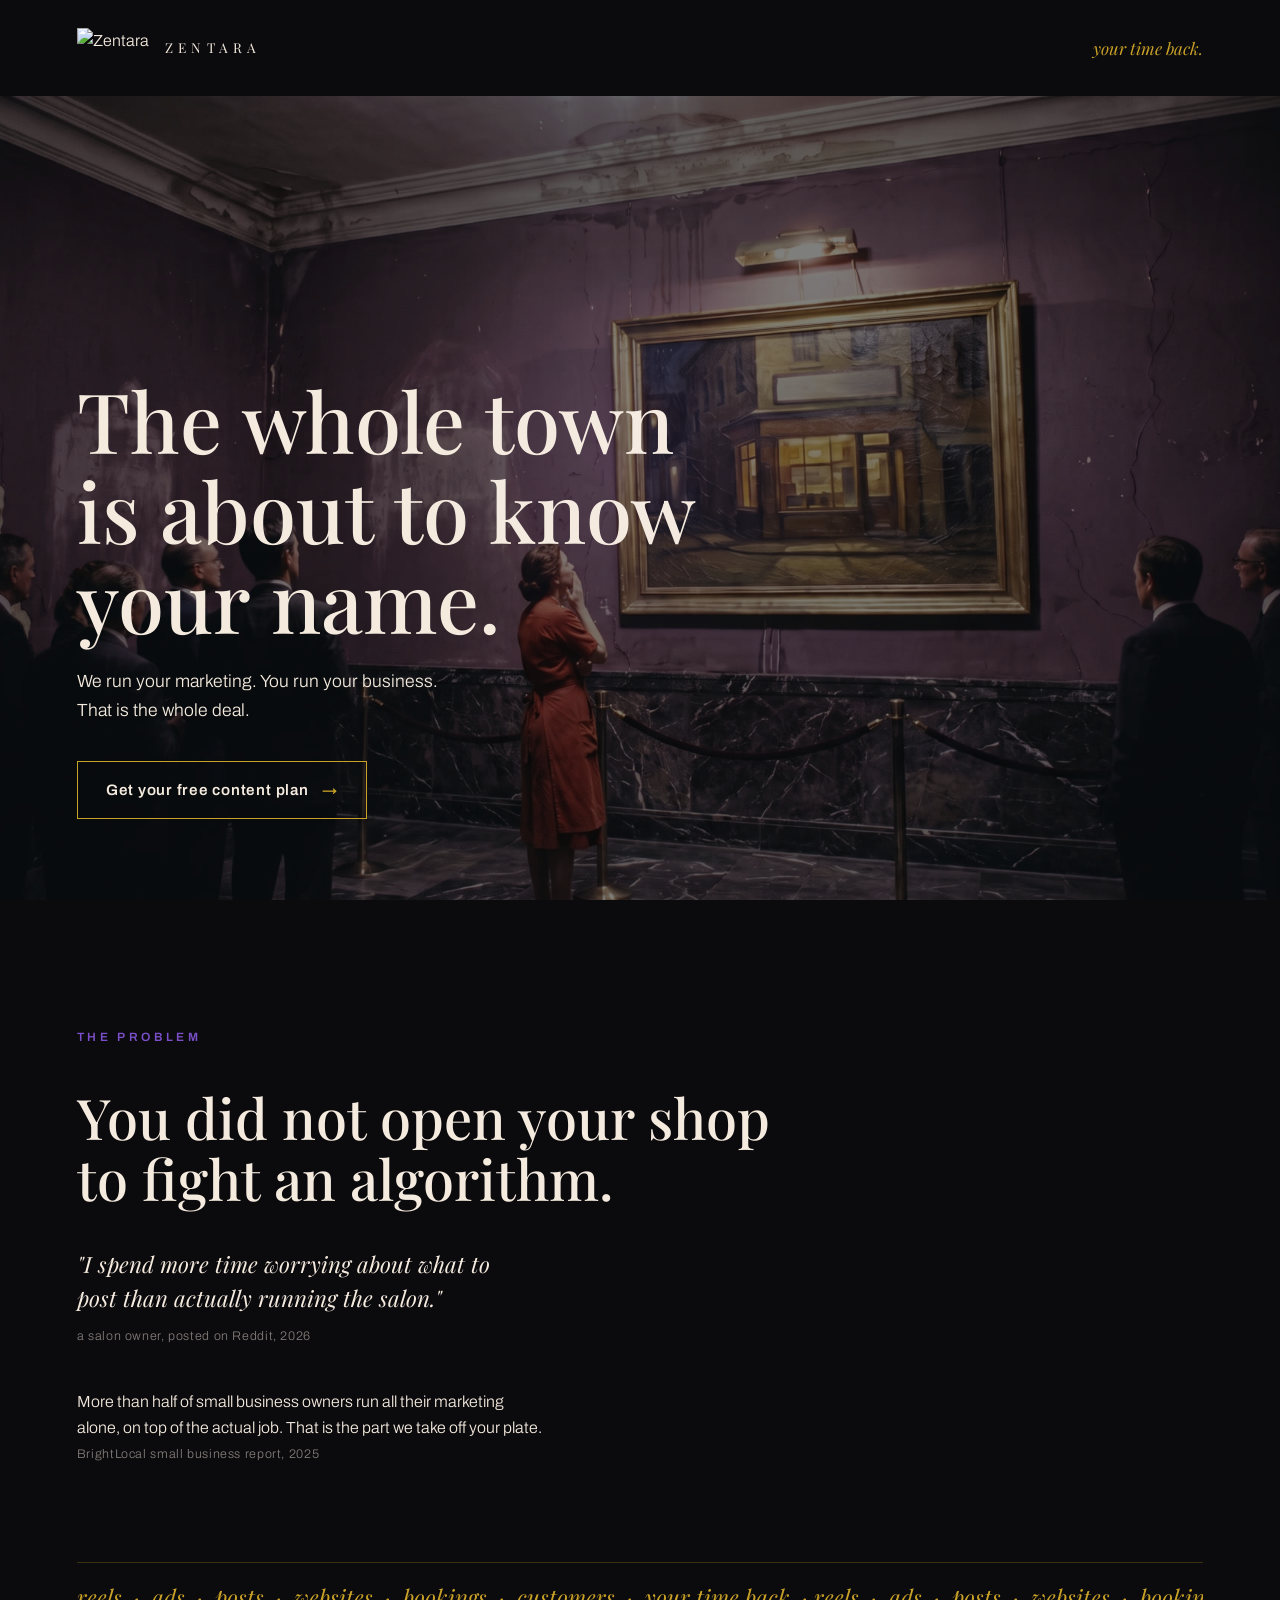
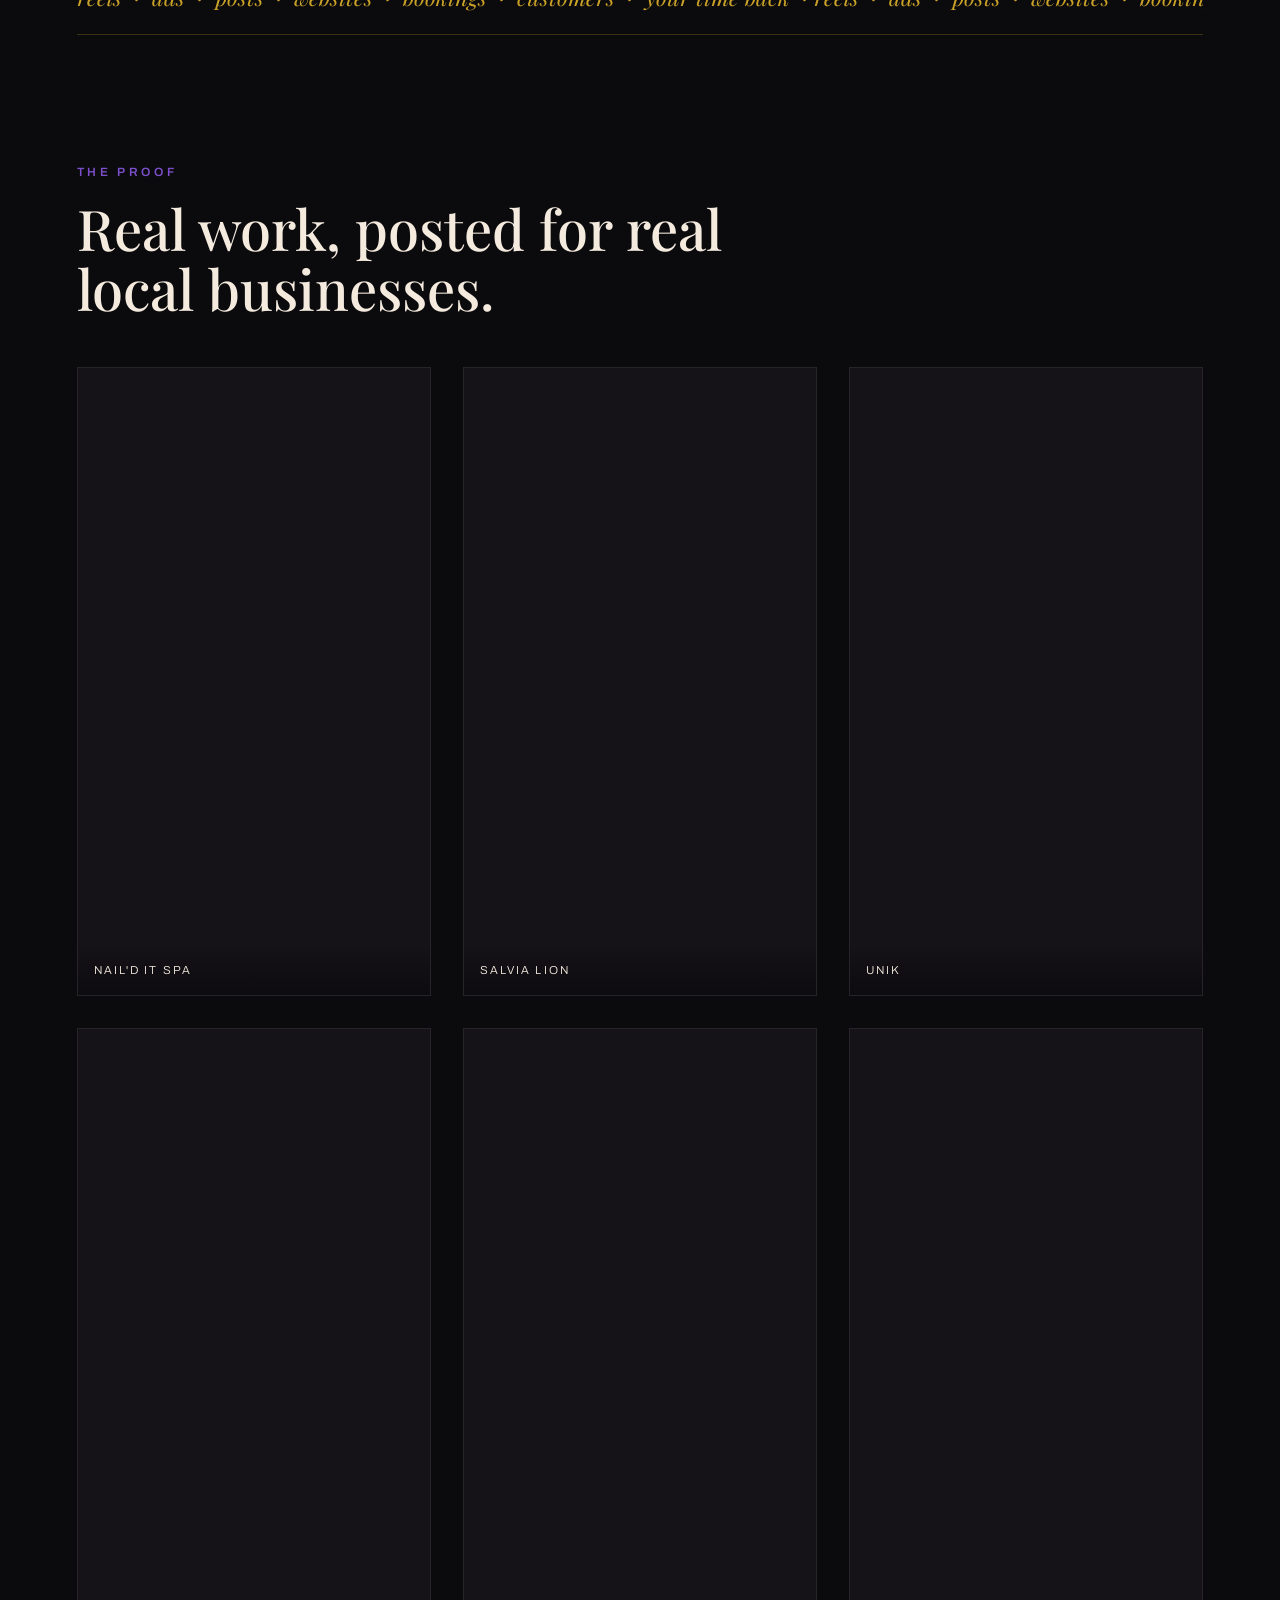
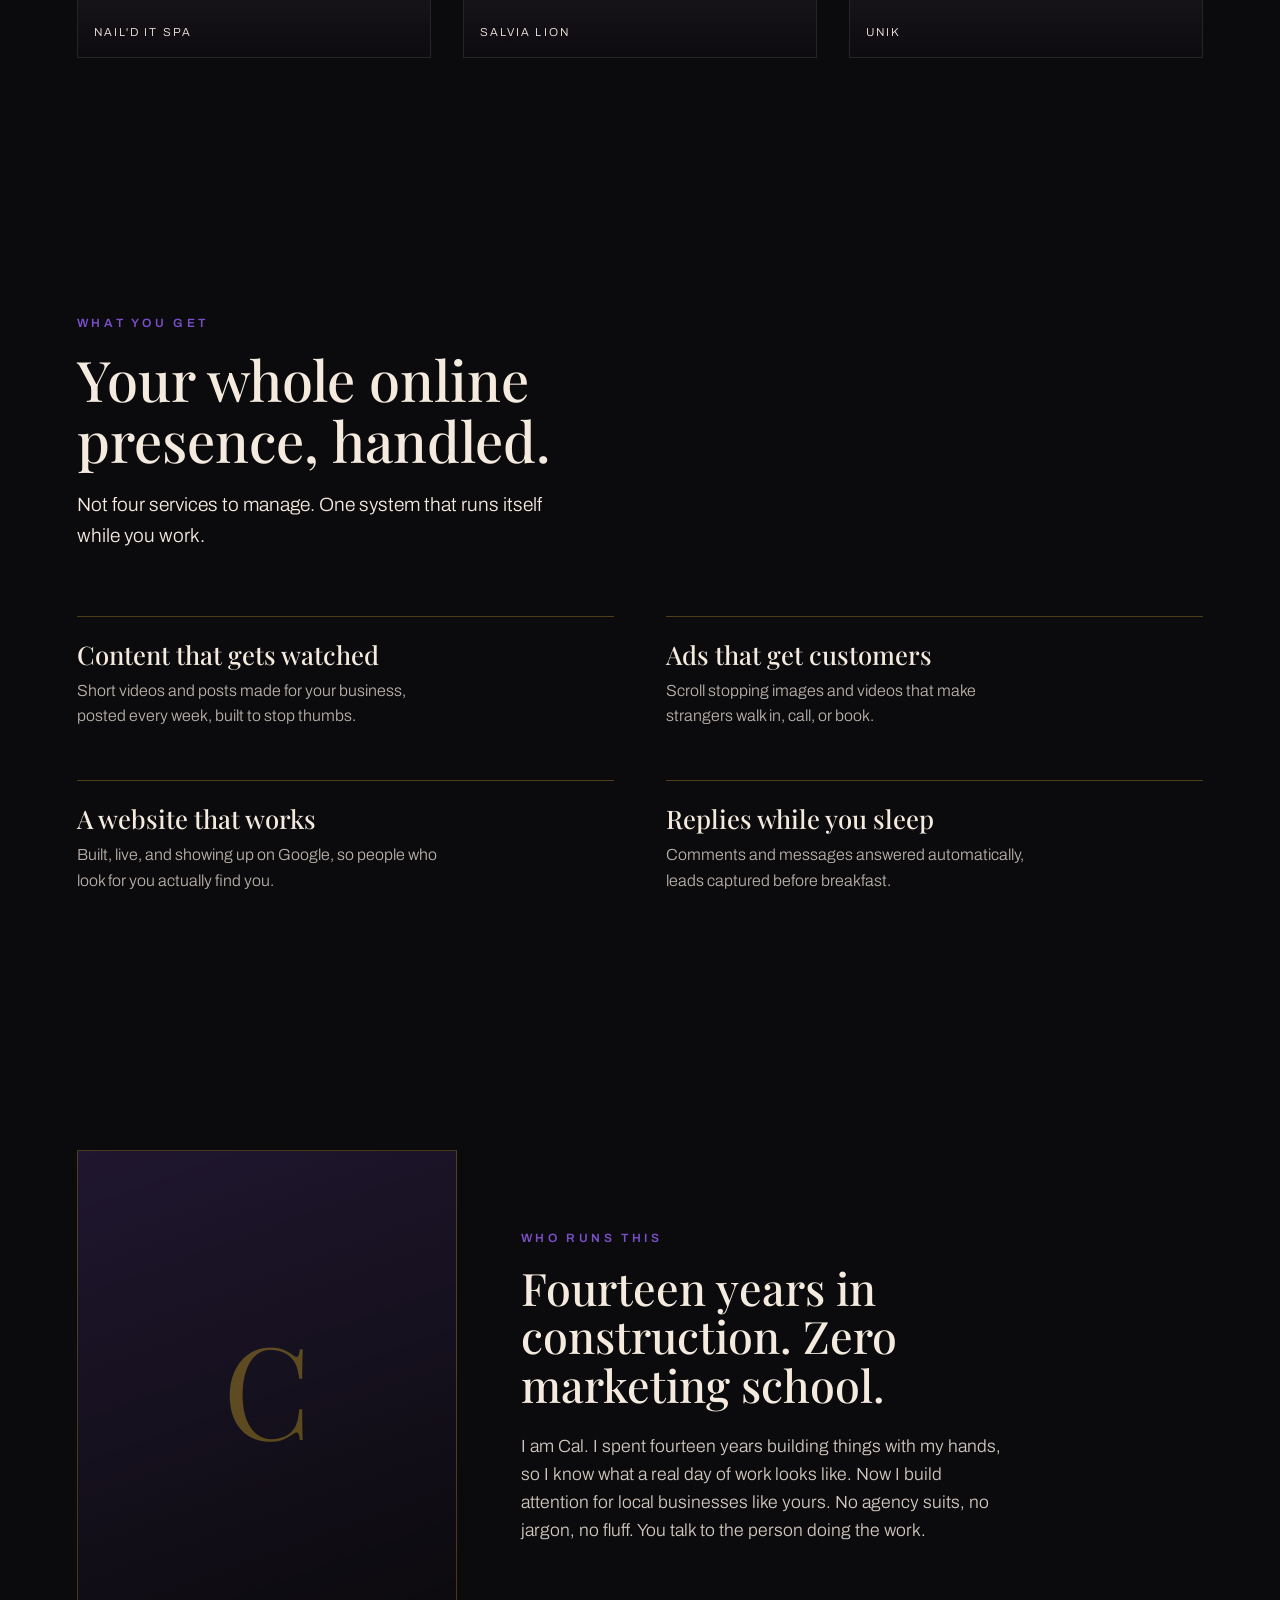
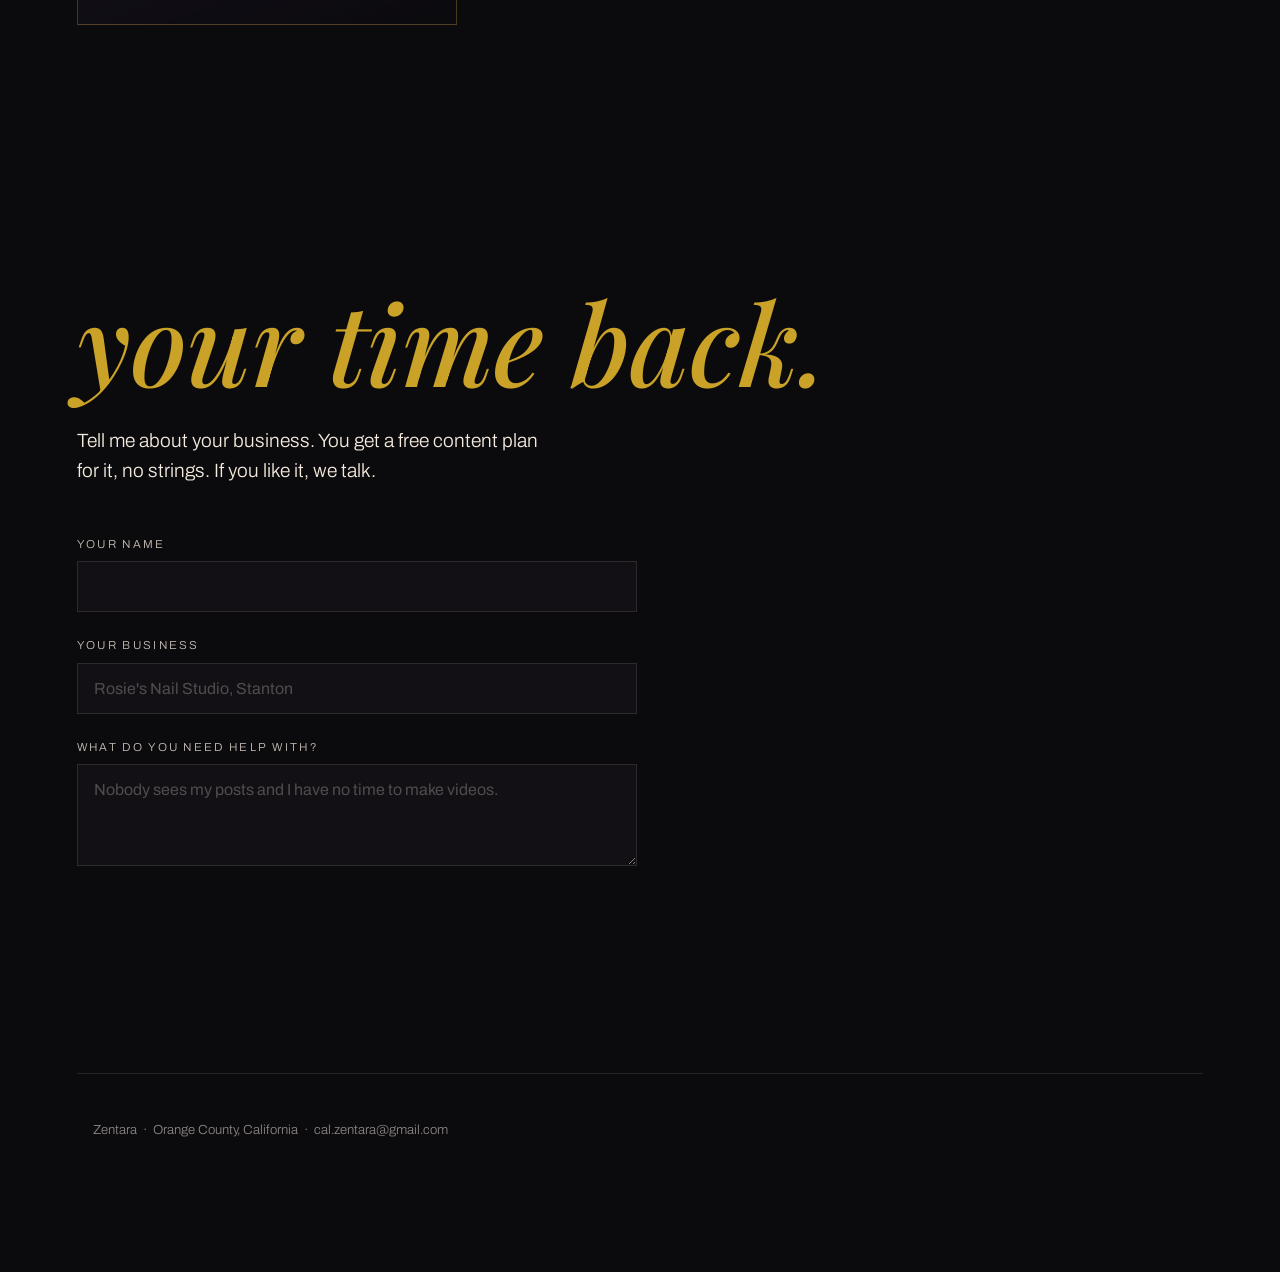
==== index.html @ d9dd4420 "Zentara agency site" ====
<!DOCTYPE html>
<html lang="en">
<head>
<meta charset="UTF-8">
<meta name="viewport" content="width=device-width, initial-scale=1.0">
<title>Zentara. Your time back.</title>
<meta name="description" content="Zentara runs your whole online presence. Your business gets famous, you get your time back.">
<link rel="preconnect" href="https://fonts.googleapis.com">
<link rel="preconnect" href="https://fonts.gstatic.com" crossorigin>
<link href="https://fonts.googleapis.com/css2?family=Playfair+Display:ital,wght@0,500;0,700;1,500&family=Archivo:wght@300;400;600&display=swap" rel="stylesheet">
<link rel="stylesheet" href="css/style.css">
</head>
<body>
<div id="loader"><span class="loader-slogan">your time back.</span></div>
<div id="glow" aria-hidden="true"></div>
<main>
  <section id="hero">
    <header class="hero-top">
      <div class="brand">
        <img src="assets/z-mark.png" alt="Zentara" class="z-mark">
        <span class="brand-name">ZENTARA</span>
      </div>
      <span class="slogan">your time back.</span>
    </header>
    <div class="hero-stage">
      <img src="assets/hero.jpg" alt="A small shop hanging as a masterpiece in a gallery" class="hero-img" fetchpriority="high">
      <div class="hero-copy">
        <h1 class="headline"><span>The</span> <span>whole</span> <span>town</span> <span>is</span> <span>about</span> <span>to</span> <span>know</span> <span>your</span> <span>name.</span></h1>
        <p class="sub">We run your marketing. You run your business. That is the whole deal.</p>
        <a class="cta" href="#contact">Get your free content plan <span class="arrow">&#8594;</span></a>
      </div>
    </div>
  </section>
  <section id="problem">
    <div class="problem-inner">
      <p class="kicker reveal">The problem</p>
      <h2 class="reveal">You did not open your shop to fight an algorithm.</h2>
      <p class="quote reveal">"I spend more time worrying about what to post than actually running the salon."<br><span class="attr">a salon owner, posted on Reddit, 2026</span></p>
      <p class="stat reveal">More than half of small business owners run all their marketing alone, on top of the actual job. That is the part we take off your plate.<br><span class="attr">BrightLocal small business report, 2025</span></p>
    </div>
    <div class="marquee" aria-hidden="true"><div class="marquee-track">
      <span>reels &nbsp;&#183;&nbsp; ads &nbsp;&#183;&nbsp; posts &nbsp;&#183;&nbsp; websites &nbsp;&#183;&nbsp; bookings &nbsp;&#183;&nbsp; customers &nbsp;&#183;&nbsp; your time back &nbsp;&#183;&nbsp; </span>
      <span>reels &nbsp;&#183;&nbsp; ads &nbsp;&#183;&nbsp; posts &nbsp;&#183;&nbsp; websites &nbsp;&#183;&nbsp; bookings &nbsp;&#183;&nbsp; customers &nbsp;&#183;&nbsp; your time back &nbsp;&#183;&nbsp; </span>
    </div></div>
  </section>
  <section id="work">
    <p class="kicker reveal">The proof</p>
    <h2 class="reveal">Real work, posted for real local businesses.</h2>
    <div class="wall">
      <figure class="tile reveal"><video src="assets/reels/naildit-1.mp4" muted loop playsinline preload="none"></video><figcaption>Nail'd It Spa</figcaption></figure>
      <figure class="tile reveal"><video src="assets/reels/salvia-1.mp4" muted loop playsinline preload="none"></video><figcaption>Salvia Lion</figcaption></figure>
      <figure class="tile reveal"><video src="assets/reels/unik-1.mp4" muted loop playsinline preload="none"></video><figcaption>UNIK</figcaption></figure>
      <figure class="tile reveal"><video src="assets/reels/naildit-2.mp4" muted loop playsinline preload="none"></video><figcaption>Nail'd It Spa</figcaption></figure>
      <figure class="tile reveal"><video src="assets/reels/salvia-2.mp4" muted loop playsinline preload="none"></video><figcaption>Salvia Lion</figcaption></figure>
      <figure class="tile reveal"><video src="assets/reels/unik-2.mp4" muted loop playsinline preload="none"></video><figcaption>UNIK</figcaption></figure>
    </div>
  </section>
  <section id="services">
    <p class="kicker reveal">What you get</p>
    <h2 class="reveal">Your whole online presence, handled.</h2>
    <p class="lead reveal">Not four services to manage. One system that runs itself while you work.</p>
    <div class="sys">
      <div class="sys-item reveal"><h3>Content that gets watched</h3><p>Short videos and posts made for your business, posted every week, built to stop thumbs.</p></div>
      <div class="sys-item reveal"><h3>Ads that get customers</h3><p>Scroll stopping images and videos that make strangers walk in, call, or book.</p></div>
      <div class="sys-item reveal"><h3>A website that works</h3><p>Built, live, and showing up on Google, so people who look for you actually find you.</p></div>
      <div class="sys-item reveal"><h3>Replies while you sleep</h3><p>Comments and messages answered automatically, leads captured before breakfast.</p></div>
    </div>
  </section>
  <section id="story">
    <div class="story-grid">
      <div class="story-photo-wrap reveal">
        <!-- Cal photo drops in here: <img src="assets/cal.jpg" alt="Cal" class="story-photo"> -->
        <div class="story-photo-slot"><span>C</span></div>
      </div>
      <div class="story-copy">
        <p class="kicker reveal">Who runs this</p>
        <h2 class="reveal">Fourteen years in construction. Zero marketing school.</h2>
        <p class="reveal">I am Cal. I spent fourteen years building things with my hands, so I know what a real day of work looks like. Now I build attention for local businesses like yours. No agency suits, no jargon, no fluff. You talk to the person doing the work.</p>
      </div>
    </div>
  </section>
  <section id="contact">
    <h2 class="payoff reveal">your time back.</h2>
    <p class="lead reveal">Tell me about your business. You get a free content plan for it, no strings. If you like it, we talk.</p>
    <form id="lead-form" action="https://formsubmit.co/cal.zentara@gmail.com" method="POST" class="reveal">
      <input type="hidden" name="_subject" value="New lead from the Zentara site">
      <input type="hidden" name="_captcha" value="false">
      <input type="hidden" name="_next" value="https://cal-zentara.github.io/zentara/?sent=1">
      <label>Your name<input type="text" name="name" required autocomplete="name"></label>
      <label>Your business<input type="text" name="business" required placeholder="Rosie's Nail Studio, Stanton"></label>
      <label>What do you need help with?<textarea name="need" rows="4" placeholder="Nobody sees my posts and I have no time to make videos."></textarea></label>
      <button class="cta" type="submit">Send it <span class="arrow">&#8594;</span></button>
    </form>
    <p id="sent-msg" hidden>Got it. Your plan is on the way, check your email in a day or two.</p>
    <footer class="site-footer">
      <img src="assets/z-mark.png" alt="" class="z-mark-footer">
      <p>Zentara &nbsp;&#183;&nbsp; Orange County, California &nbsp;&#183;&nbsp; cal.zentara@gmail.com</p>
    </footer>
  </section>
</main>
<script src="js/main.js"></script>
</body>
</html>
---- css/style.css ----
:root {
  --black: #0B0A0D;
  --cream: #F4EADE;
  --purple: #7B4FC9;
  --gold: #C9A227;
  --serif: 'Playfair Display', Georgia, serif;
  --sans: 'Archivo', system-ui, sans-serif;
  --ease: cubic-bezier(0.16, 1, 0.3, 1);
}
* { margin: 0; padding: 0; box-sizing: border-box; }
html { scroll-behavior: smooth; }
body { background: var(--black); color: var(--cream); font-family: var(--sans); font-weight: 300; line-height: 1.6; }
section { min-height: 40vh; padding: clamp(4rem, 10vw, 9rem) clamp(1.25rem, 6vw, 6rem); }
h1, h2, h3 { font-family: var(--serif); font-weight: 500; line-height: 1.08; }
img, video { max-width: 100%; display: block; }
@media (prefers-reduced-motion: reduce) {
  *, *::before, *::after { animation: none !important; transition: none !important; }
}

/* ---------- Hero ---------- */
#hero { min-height: 100dvh; display: flex; flex-direction: column; padding: 0; }
.hero-top {
  display: flex; justify-content: space-between; align-items: center;
  padding: 1.75rem clamp(1.25rem, 6vw, 6rem);
  position: relative; z-index: 2;
}
.brand { display: flex; align-items: center; gap: .7rem; }
.brand-name { font-family: var(--serif); letter-spacing: .38em; font-size: .85rem; padding-left: .38em; }
.z-mark { height: 40px; width: auto; }
.slogan { color: var(--gold); font-family: var(--serif); font-style: italic; font-size: 1.05rem; }
.hero-stage { position: relative; flex: 1; display: flex; align-items: flex-end; overflow: hidden; }
.hero-img { position: absolute; inset: 0; width: 100%; height: 100%; object-fit: cover; object-position: 65% 40%; }
.hero-stage::after { content: ''; position: absolute; inset: 0; background: rgba(11, 10, 13, .52); }
.hero-copy {
  position: relative; z-index: 1; max-width: 860px;
  padding: 0 clamp(1.25rem, 6vw, 6rem) 9vh;
}
.headline { font-size: clamp(2.6rem, 6.5vw, 5.6rem); color: var(--cream); max-width: 13ch; }
.sub { margin-top: 1.5rem; font-size: 1.1rem; opacity: .85; max-width: 38ch; }
.cta {
  display: inline-flex; gap: .85rem; align-items: center; margin-top: 2.25rem;
  border: 1px solid var(--gold); color: var(--cream);
  padding: 1rem 1.75rem; text-decoration: none; font-weight: 600;
  letter-spacing: .05em; font-size: .95rem;
  transition: background .25s var(--ease), transform .25s var(--ease);
}
.cta:hover { background: rgba(201, 162, 39, .12); transform: translateY(-2px); }
.cta:active { transform: scale(.98); }
.cta .arrow { color: var(--gold); }

/* ---------- Problem ---------- */
#problem { padding-bottom: 0; }
.problem-inner { display: grid; gap: 2.5rem; max-width: 900px; }
.kicker { text-transform: uppercase; letter-spacing: .3em; font-size: .75rem; color: var(--purple); font-weight: 600; }
#problem h2 { font-size: clamp(2rem, 4.5vw, 3.5rem); max-width: 22ch; }
.quote { font-family: var(--serif); font-style: italic; font-size: 1.4rem; max-width: 34ch; line-height: 1.5; }
.stat { max-width: 52ch; opacity: .85; }
.attr { font-family: var(--sans); font-style: normal; font-size: .78rem; opacity: .5; letter-spacing: .05em; }
.marquee { overflow: hidden; border-top: 1px solid rgba(201,162,39,.25); border-bottom: 1px solid rgba(201,162,39,.25); margin-top: 6rem; }
.marquee-track { display: flex; white-space: nowrap; width: max-content; animation: marquee 28s linear infinite; font-family: var(--serif); font-style: italic; font-size: 1.4rem; color: var(--gold); padding: 1.1rem 0; }
@keyframes marquee { to { transform: translateX(-50%); } }

/* ---------- Proof wall ---------- */
#work h2 { font-size: clamp(2rem, 4.5vw, 3.5rem); max-width: 20ch; margin-top: 1rem; margin-bottom: 3rem; }
.wall { display: grid; grid-template-columns: repeat(3, 1fr); gap: clamp(1rem, 2.5vw, 2rem); }
.tile { aspect-ratio: 9 / 16; overflow: hidden; background: #151218; border: 1px solid rgba(244,234,222,.08); position: relative; }
.tile video { width: 100%; height: 100%; object-fit: cover; }
.tile figcaption { position: absolute; left: 0; bottom: 0; right: 0; padding: 1rem; font-size: .72rem; letter-spacing: .18em; text-transform: uppercase; color: var(--cream); background: linear-gradient(to top, rgba(11,10,13,.85), transparent); }
@media (max-width: 720px) { .wall { grid-template-columns: repeat(2, 1fr); } }

/* ---------- Services ---------- */
#services h2 { font-size: clamp(2rem, 4.5vw, 3.5rem); max-width: 18ch; margin-top: 1rem; }
.lead { font-size: 1.2rem; max-width: 44ch; margin-top: 1.25rem; opacity: .85; }
.sys { display: grid; grid-template-columns: 1fr 1fr; gap: clamp(2rem, 4vw, 4rem); margin-top: 4rem; }
.sys-item { border-top: 1px solid rgba(201,162,39,.35); padding-top: 1.5rem; }
.sys-item h3 { font-size: 1.6rem; margin-bottom: .6rem; }
.sys-item p { opacity: .75; max-width: 40ch; }
@media (max-width: 720px) { .sys { grid-template-columns: 1fr; } }

/* ---------- Story ---------- */
.story-grid { display: grid; grid-template-columns: 380px 1fr; gap: clamp(2rem, 5vw, 4.5rem); align-items: center; }
.story-photo-wrap { aspect-ratio: 4 / 5; }
.story-photo { width: 100%; height: 100%; object-fit: cover; border: 1px solid rgba(201,162,39,.3); }
.story-photo-slot { width: 100%; height: 100%; display: grid; place-items: center; border: 1px solid rgba(201,162,39,.3); background: linear-gradient(160deg, rgba(123,79,201,.18), rgba(11,10,13,.9)); }
.story-photo-slot span { font-family: var(--serif); font-size: 8rem; color: var(--gold); opacity: .4; }
#story h2 { font-size: clamp(1.9rem, 3.5vw, 3rem); max-width: 20ch; margin: 1rem 0 1.5rem; }
.story-copy p:last-child { max-width: 48ch; opacity: .85; font-size: 1.1rem; }
@media (max-width: 860px) { .story-grid { grid-template-columns: 1fr; } .story-photo-wrap { max-width: 300px; } }

/* ---------- Contact ---------- */
#contact { text-align: left; }
.payoff { font-size: clamp(3rem, 9vw, 7rem); color: var(--gold); font-style: italic; font-weight: 500; }
#contact .lead { margin: 1.5rem 0 0; }
#lead-form { max-width: 560px; display: grid; gap: 1.5rem; margin-top: 3rem; }
#lead-form label { display: grid; gap: .5rem; font-size: .72rem; text-transform: uppercase; letter-spacing: .2em; opacity: .8; }
#lead-form input, #lead-form textarea { background: #141118; border: 1px solid rgba(244,234,222,.15); color: var(--cream); padding: 1rem; font-family: var(--sans); font-size: 1rem; }
#lead-form input:focus, #lead-form textarea:focus { outline: none; border-color: var(--purple); box-shadow: 0 0 0 1px var(--purple); }
#lead-form input::placeholder, #lead-form textarea::placeholder { color: rgba(244,234,222,.35); }
#lead-form .cta { justify-self: start; }
#sent-msg { font-family: var(--serif); font-size: 1.4rem; margin-top: 2rem; color: var(--gold); }
.site-footer { margin-top: 6rem; padding-top: 2.5rem; border-top: 1px solid rgba(244,234,222,.1); display: flex; align-items: center; gap: 1rem; flex-wrap: wrap; }
.z-mark-footer { height: 30px; opacity: .8; }
.site-footer p { font-size: .82rem; opacity: .55; }

/* ---------- Loader + cursor glow ---------- */
#loader { position: fixed; inset: 0; z-index: 100; background: var(--black); display: grid; place-items: center; transition: opacity .45s var(--ease); }
#loader.done { opacity: 0; pointer-events: none; }
.loader-slogan { font-family: var(--serif); font-style: italic; font-size: clamp(1.6rem, 5vw, 2.8rem); color: var(--gold); opacity: 0; animation: loaderIn .6s var(--ease) forwards; }
@keyframes loaderIn { to { opacity: 1; } }
#glow { position: fixed; top: 0; left: 0; width: 460px; height: 460px; border-radius: 50%; pointer-events: none; z-index: 4; background: radial-gradient(circle, rgba(123,79,201,.12), transparent 65%); transform: translate(-50%, -50%); mix-blend-mode: screen; will-change: transform; }
@media (hover: none), (prefers-reduced-motion: reduce) { #glow { display: none; } }

/* reveal utility */
.word, .sub, .cta, .reveal { opacity: 0; transform: translateY(24px); transition: opacity .4s var(--ease), transform .4s var(--ease); }
.in { opacity: 1; transform: none; }
.headline .word { display: inline-block; }
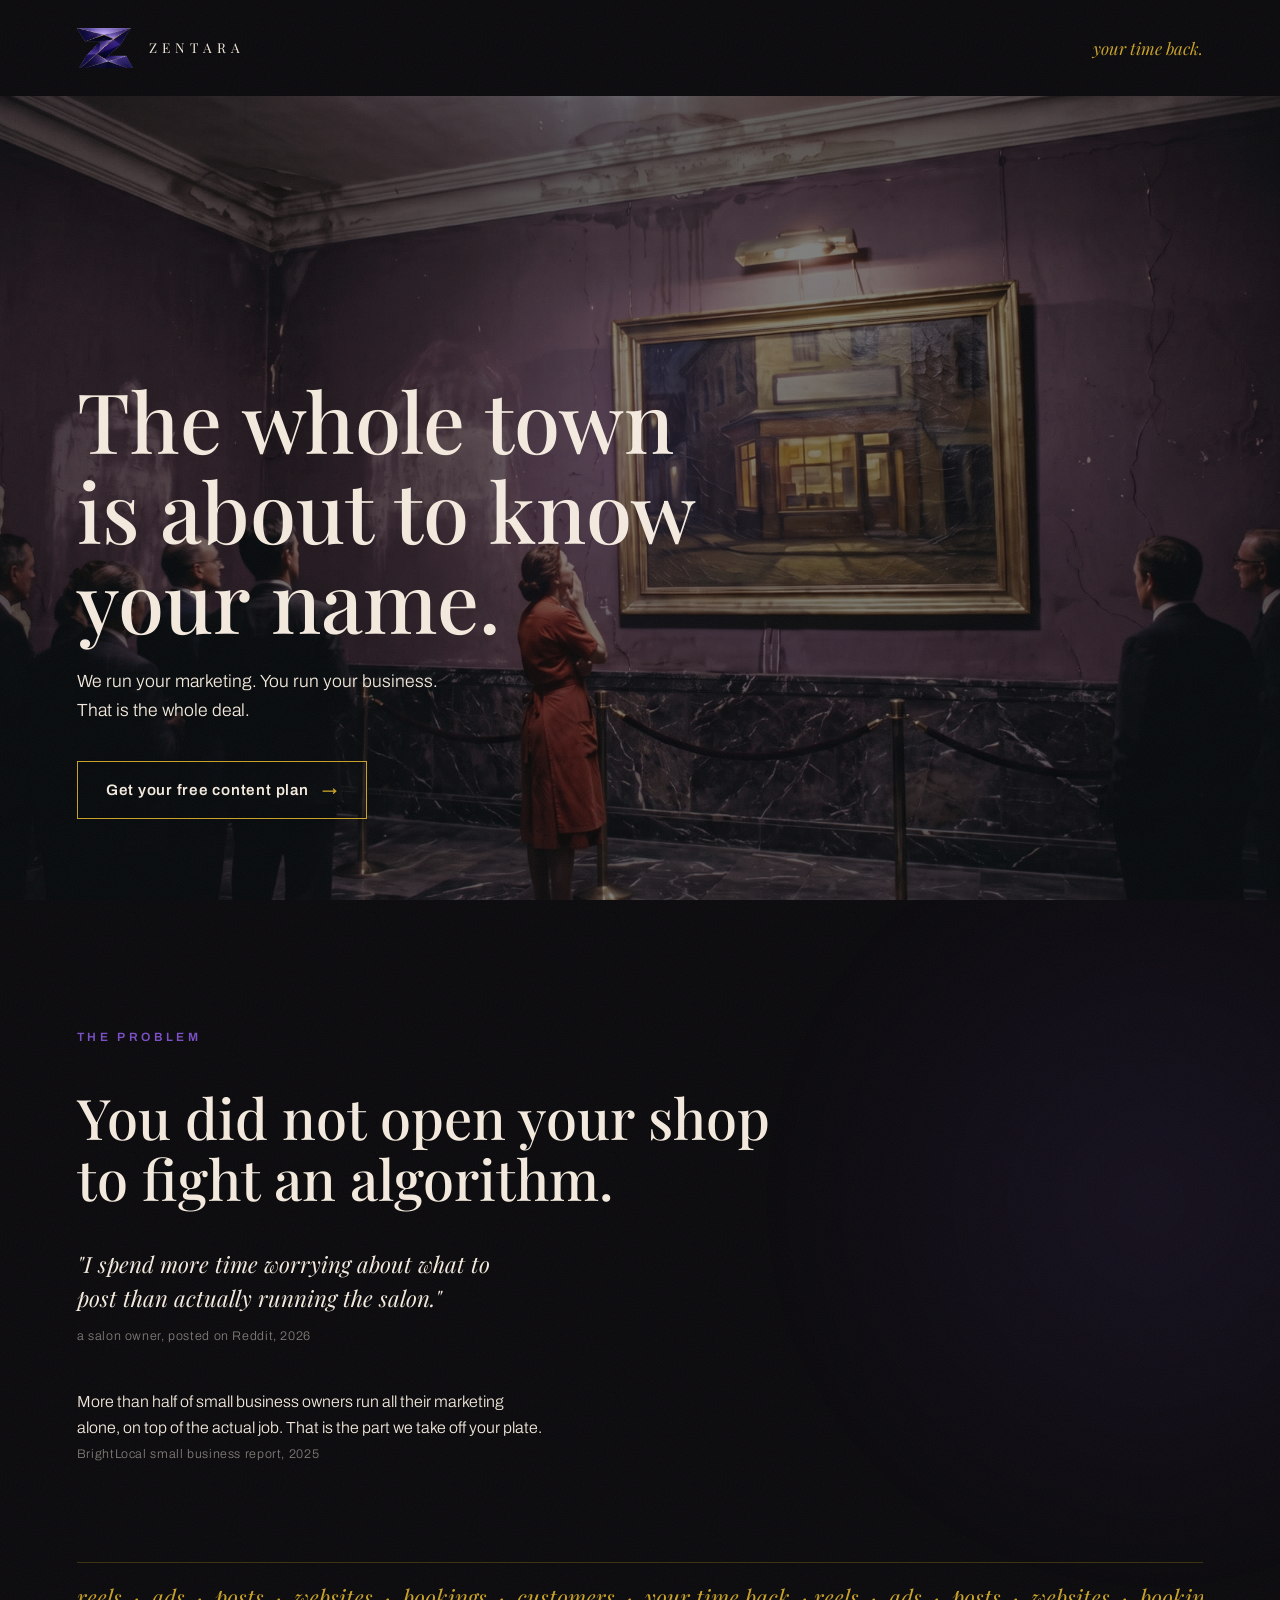
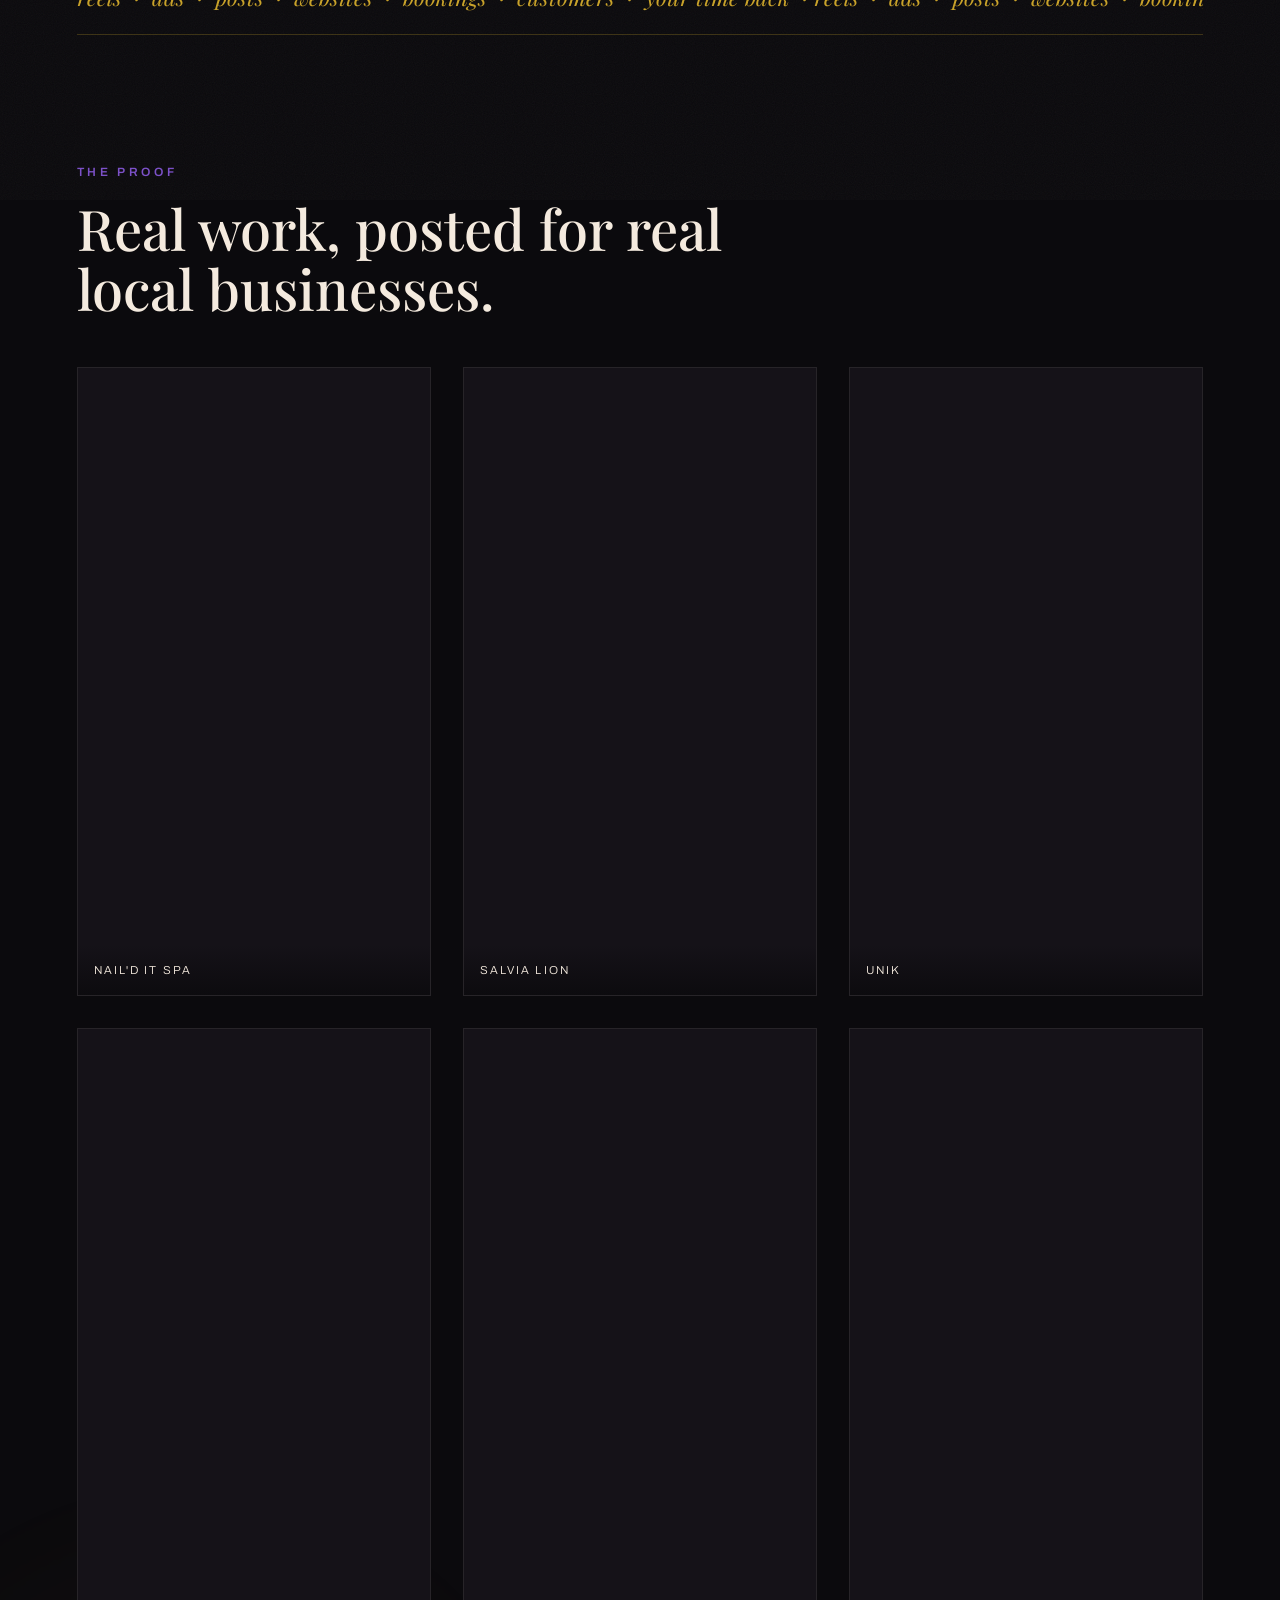
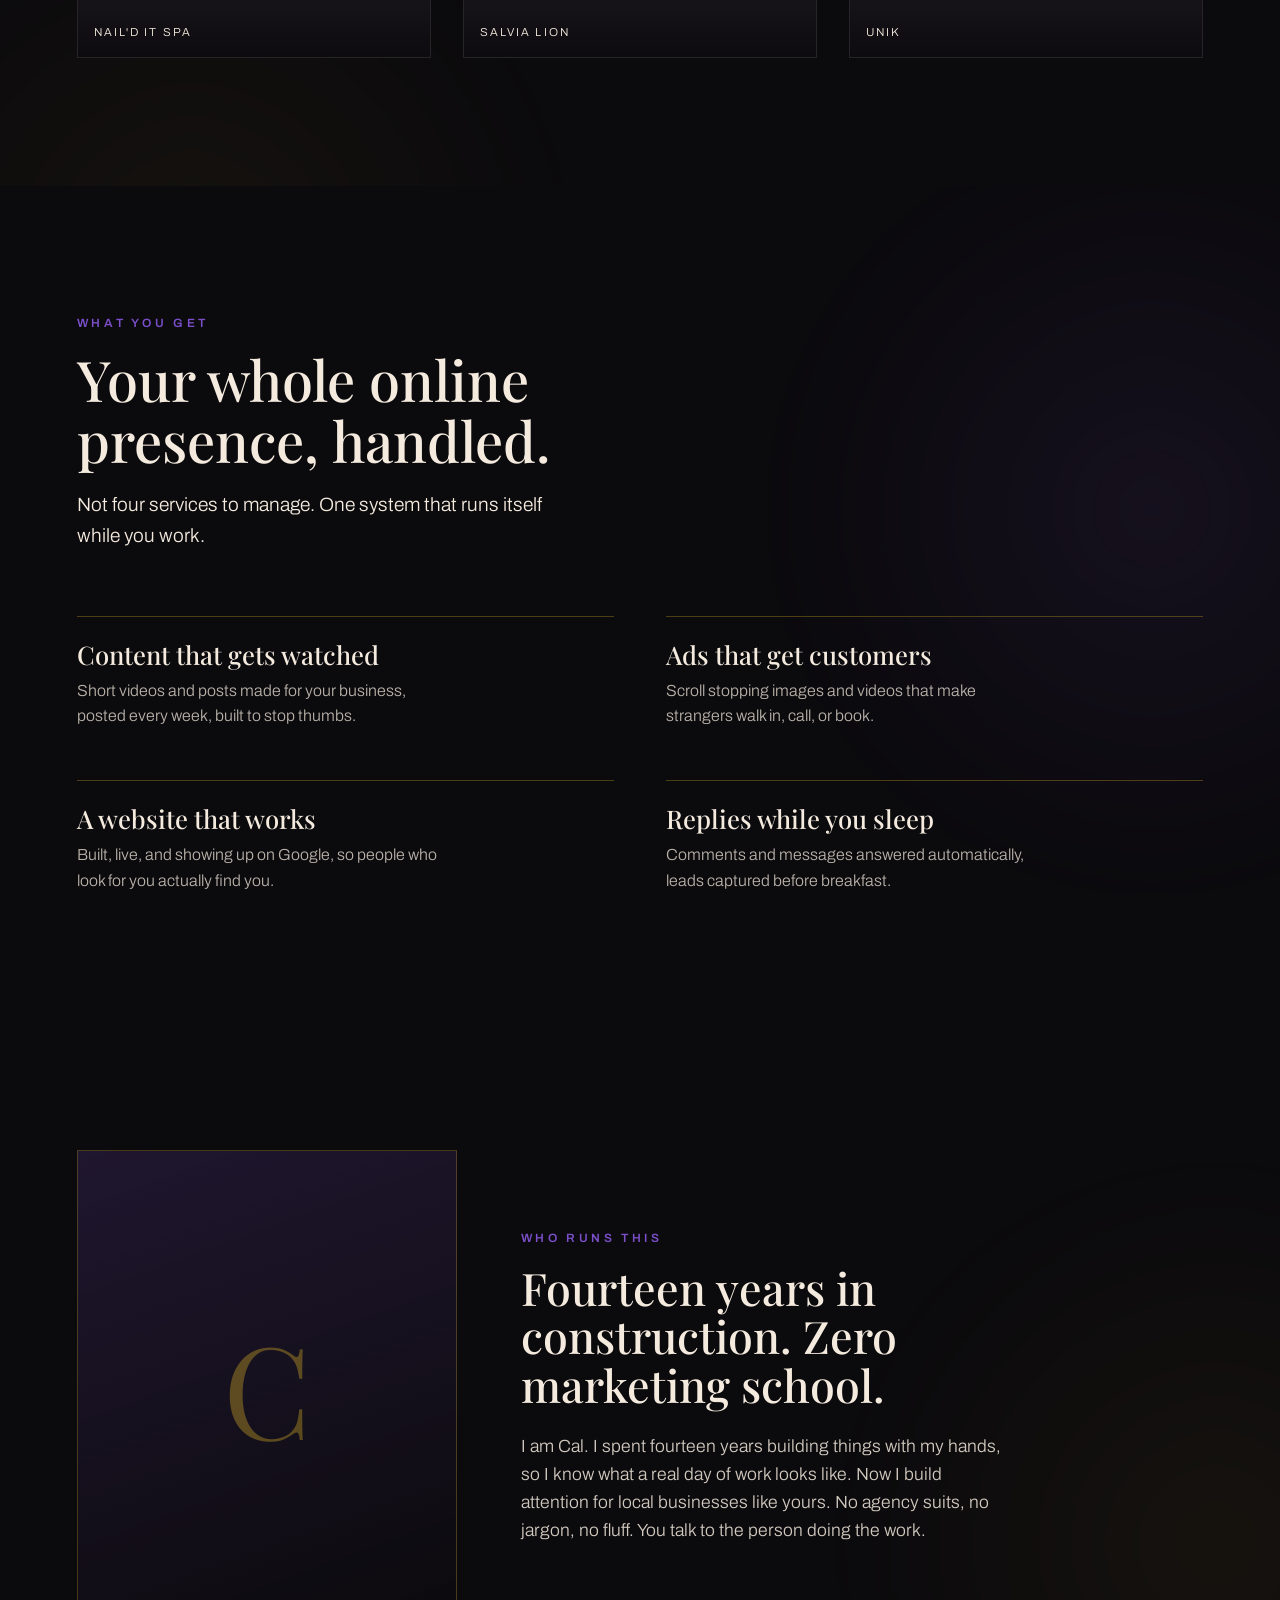
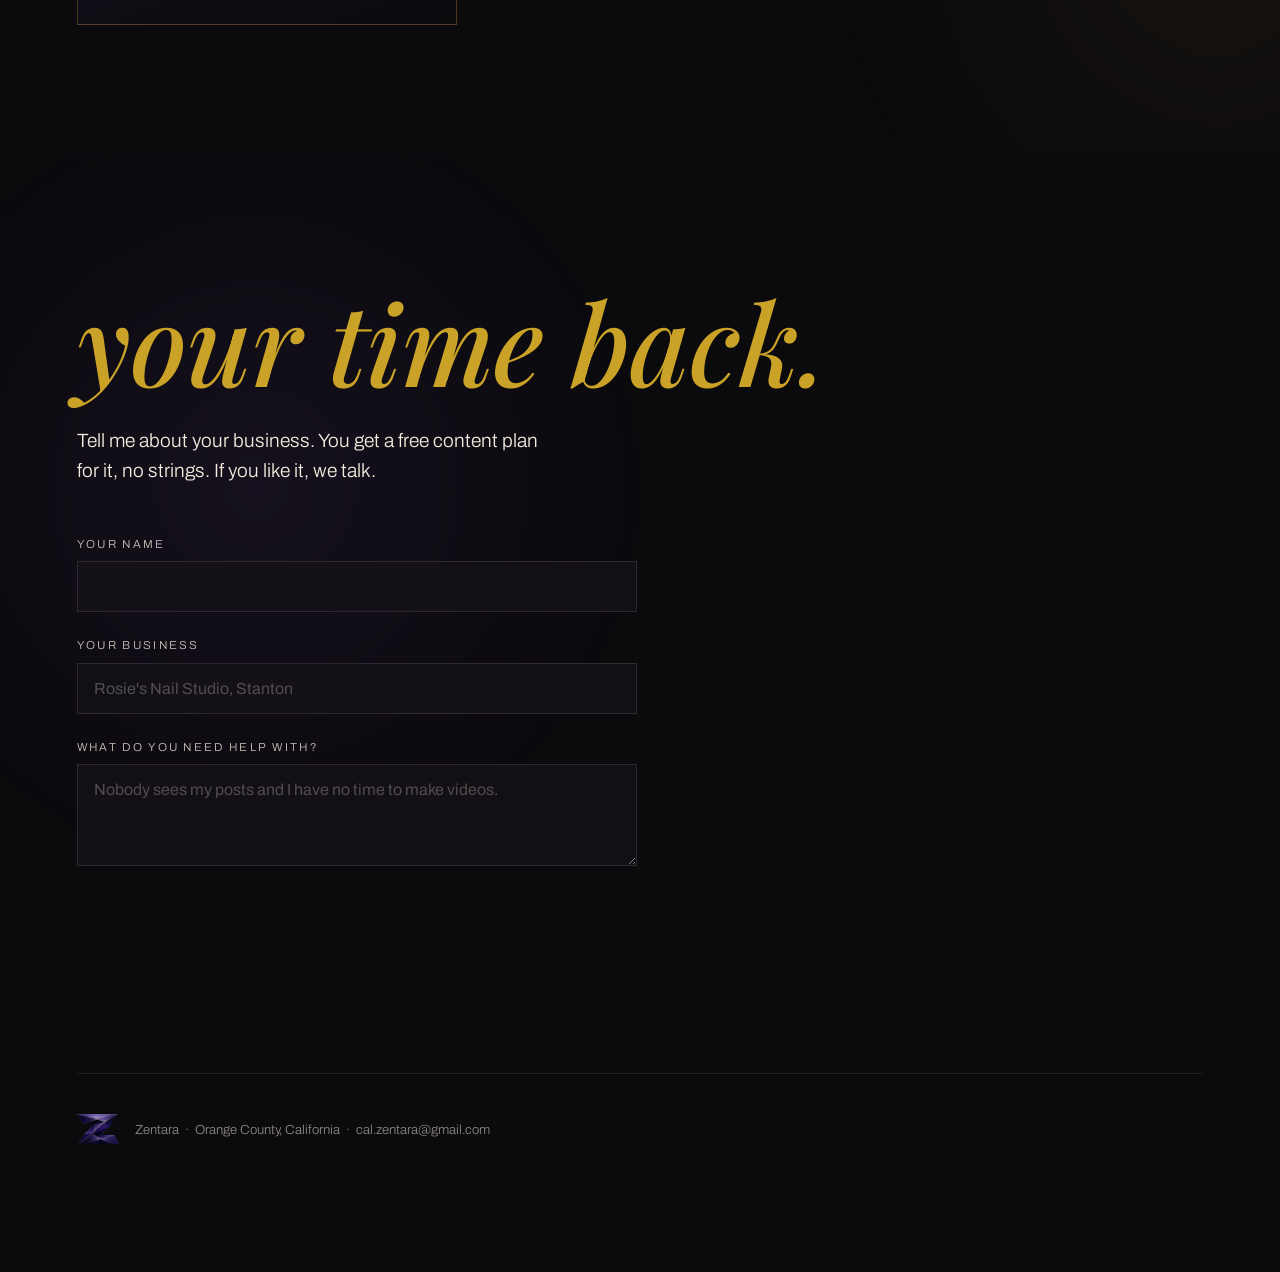
==== commit 5d40fd94: "background atmosphere: grain + lamp glows" ====
--- a/index.html
+++ b/index.html
@@ -13,6 +13,7 @@
 <body>
 <div id="loader"><span class="loader-slogan">your time back.</span></div>
 <div id="glow" aria-hidden="true"></div>
+<div id="grain" aria-hidden="true"></div>
 <main>
   <section id="hero">
     <header class="hero-top">
@@ -32,6 +33,7 @@
     </div>
   </section>
   <section id="problem">
+    <div class="lamp lamp-purple" aria-hidden="true"></div>
     <div class="problem-inner">
       <p class="kicker reveal">The problem</p>
       <h2 class="reveal">You did not open your shop to fight an algorithm.</h2>
@@ -44,6 +46,7 @@
     </div></div>
   </section>
   <section id="work">
+    <div class="lamp lamp-gold" aria-hidden="true"></div>
     <p class="kicker reveal">The proof</p>
     <h2 class="reveal">Real work, posted for real local businesses.</h2>
     <div class="wall">
@@ -56,6 +59,7 @@
     </div>
   </section>
   <section id="services">
+    <div class="lamp lamp-purple" aria-hidden="true"></div>
     <p class="kicker reveal">What you get</p>
     <h2 class="reveal">Your whole online presence, handled.</h2>
     <p class="lead reveal">Not four services to manage. One system that runs itself while you work.</p>
@@ -67,6 +71,7 @@
     </div>
   </section>
   <section id="story">
+    <div class="lamp lamp-gold" aria-hidden="true"></div>
     <div class="story-grid">
       <div class="story-photo-wrap reveal">
         <!-- Cal photo drops in here: <img src="assets/cal.jpg" alt="Cal" class="story-photo"> -->
@@ -80,6 +85,7 @@
     </div>
   </section>
   <section id="contact">
+    <div class="lamp lamp-purple" aria-hidden="true"></div>
     <h2 class="payoff reveal">your time back.</h2>
     <p class="lead reveal">Tell me about your business. You get a free content plan for it, no strings. If you like it, we talk.</p>
     <form id="lead-form" action="https://formsubmit.co/cal.zentara@gmail.com" method="POST" class="reveal">
--- a/css/style.css
+++ b/css/style.css
@@ -110,6 +110,22 @@
 #glow { position: fixed; top: 0; left: 0; width: 460px; height: 460px; border-radius: 50%; pointer-events: none; z-index: 4; background: radial-gradient(circle, rgba(123,79,201,.12), transparent 65%); transform: translate(-50%, -50%); mix-blend-mode: screen; will-change: transform; }
 @media (hover: none), (prefers-reduced-motion: reduce) { #glow { display: none; } }
 
+/* ---------- Background atmosphere ---------- */
+#grain { position: fixed; inset: 0; z-index: 60; pointer-events: none; opacity: .05; }
+#grain::before { content: ''; position: absolute; inset: -100%; background-image: url("data:image/svg+xml,%3Csvg xmlns='http://www.w3.org/2000/svg' width='240' height='240'%3E%3Cfilter id='n'%3E%3CfeTurbulence type='fractalNoise' baseFrequency='0.9' numOctaves='2'/%3E%3C/filter%3E%3Crect width='240' height='240' filter='url(%23n)' opacity='0.9'/%3E%3C/svg%3E"); animation: grainShift 1.4s steps(4) infinite; }
+@keyframes grainShift { 0% { transform: translate(0,0); } 25% { transform: translate(-3%,2%); } 50% { transform: translate(2%,-3%); } 75% { transform: translate(-2%,-2%); } 100% { transform: translate(0,0); } }
+.lamp { position: absolute; width: 70vw; height: 70vw; max-width: 900px; max-height: 900px; border-radius: 50%; pointer-events: none; filter: blur(10px); animation: lampBreathe 9s var(--ease) infinite alternate; }
+.lamp-purple { background: radial-gradient(circle, rgba(123,79,201,.09), transparent 62%); }
+.lamp-gold { background: radial-gradient(circle, rgba(201,162,39,.06), transparent 62%); }
+@keyframes lampBreathe { from { opacity: .65; transform: scale(.92); } to { opacity: 1; transform: scale(1.06); } }
+#problem, #work, #services, #story, #contact { position: relative; overflow: hidden; }
+#problem .lamp { top: -20%; right: -25%; }
+#work .lamp { bottom: -30%; left: -20%; animation-delay: 2s; }
+#services .lamp { top: -15%; left: 55%; animation-delay: 4s; }
+#story .lamp { top: 10%; right: -30%; animation-delay: 1s; }
+#contact .lamp { top: -10%; left: -15%; animation-delay: 3s; }
+#problem > :not(.lamp), #work > :not(.lamp), #services > :not(.lamp), #story > :not(.lamp), #contact > :not(.lamp) { position: relative; }
+
 /* reveal utility */
 .word, .sub, .cta, .reveal { opacity: 0; transform: translateY(24px); transition: opacity .4s var(--ease), transform .4s var(--ease); }
 .in { opacity: 1; transform: none; }
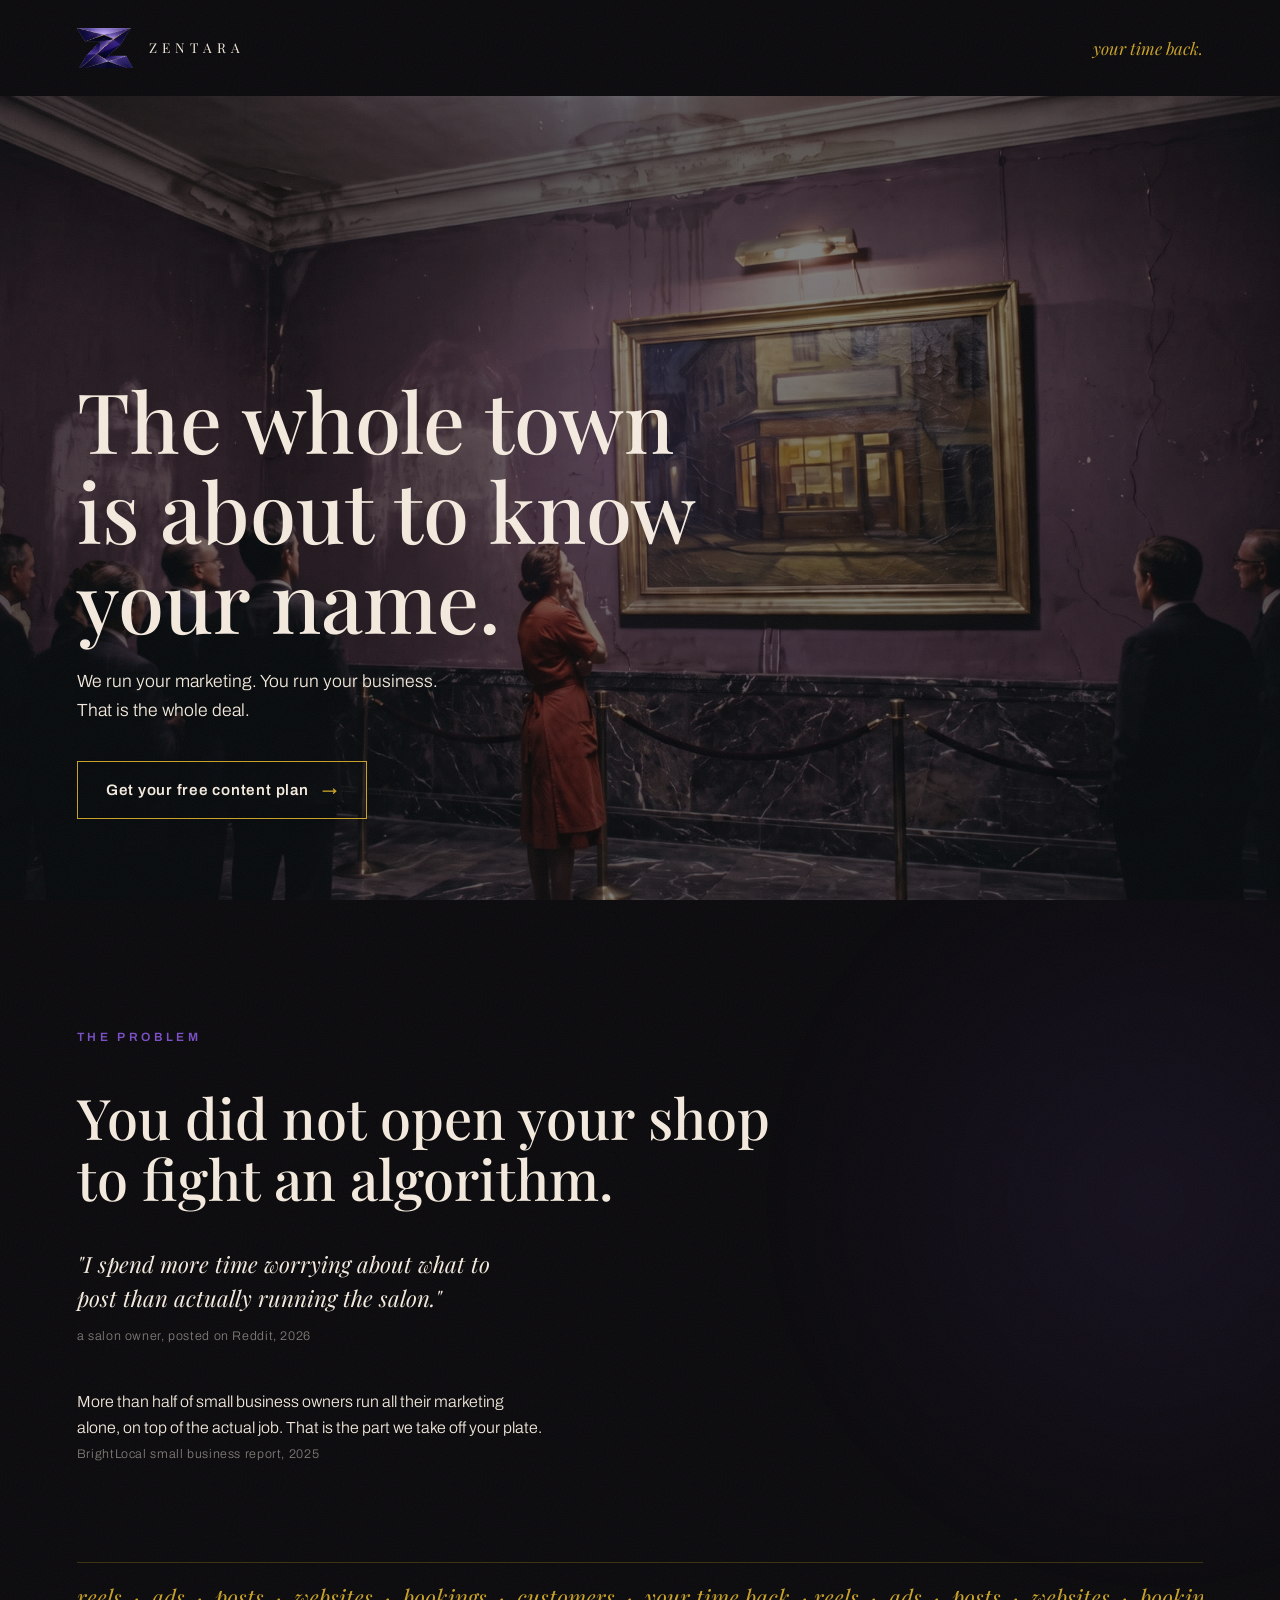
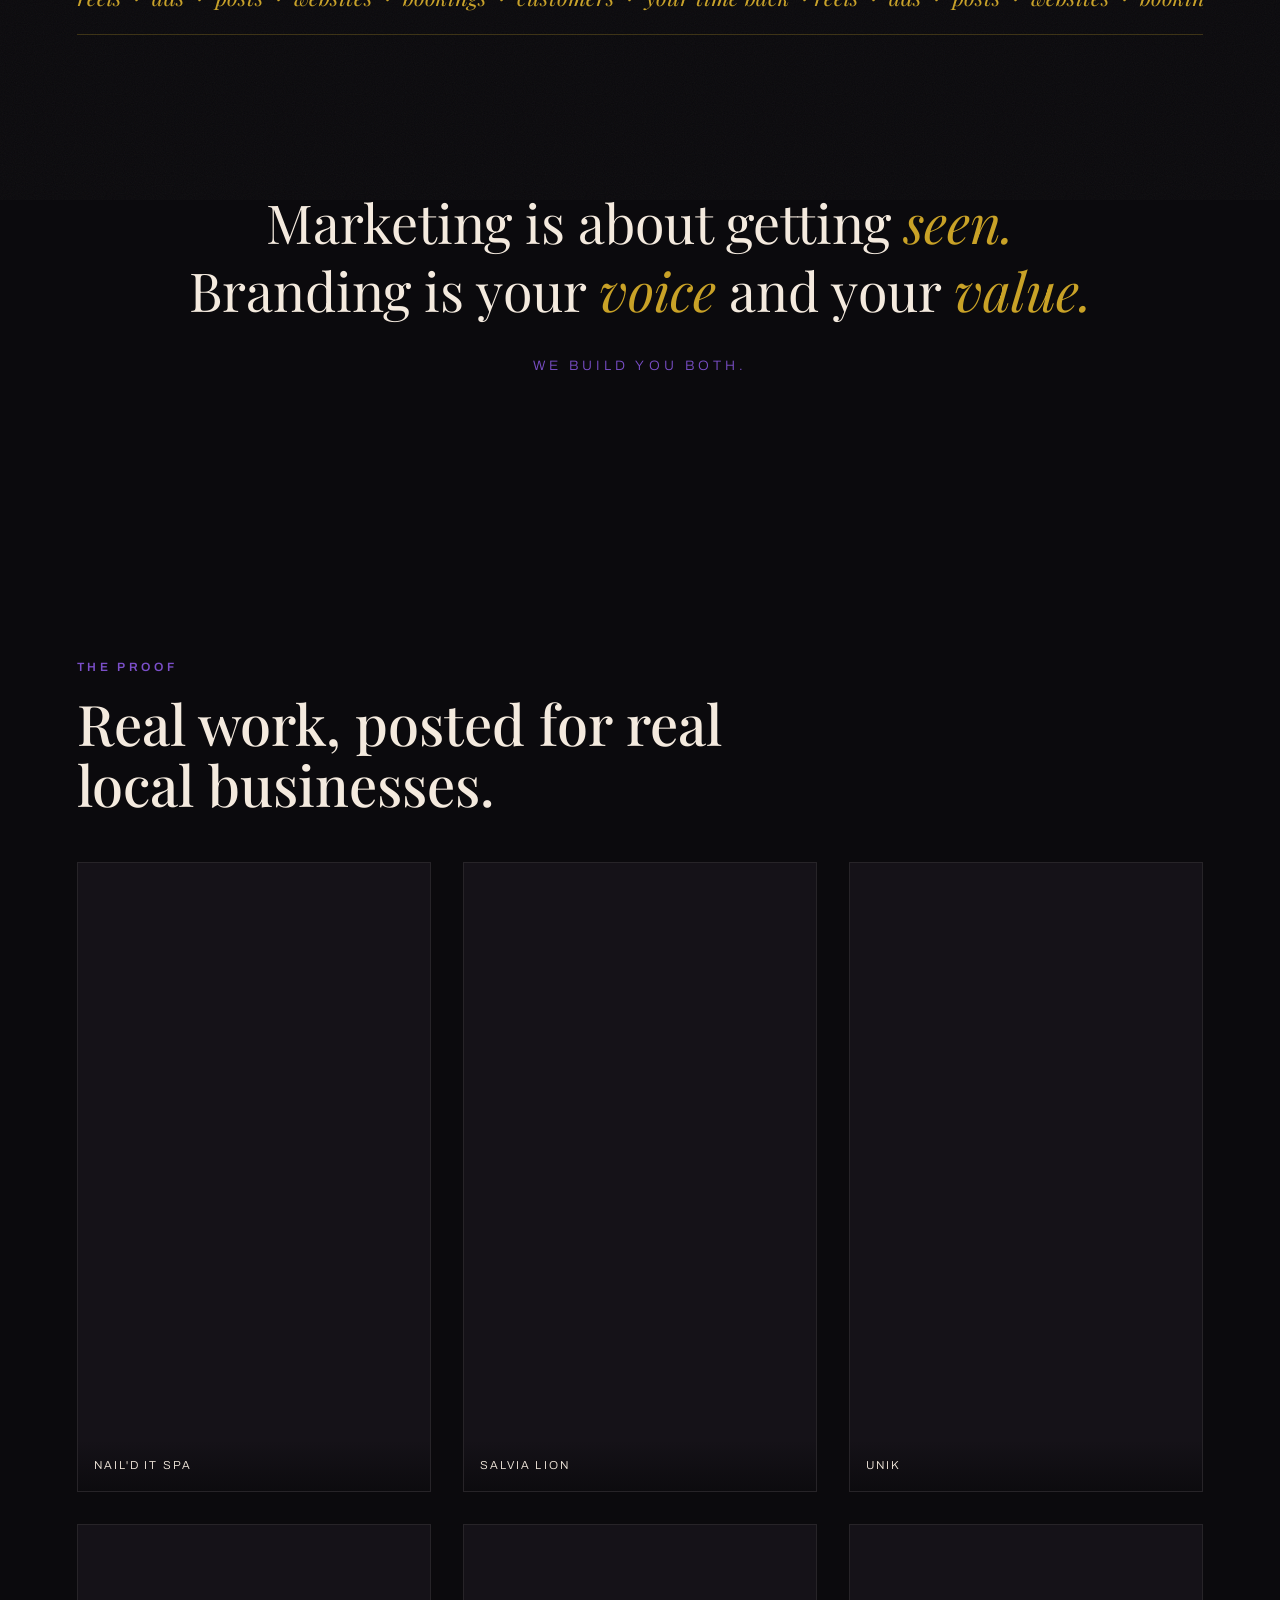
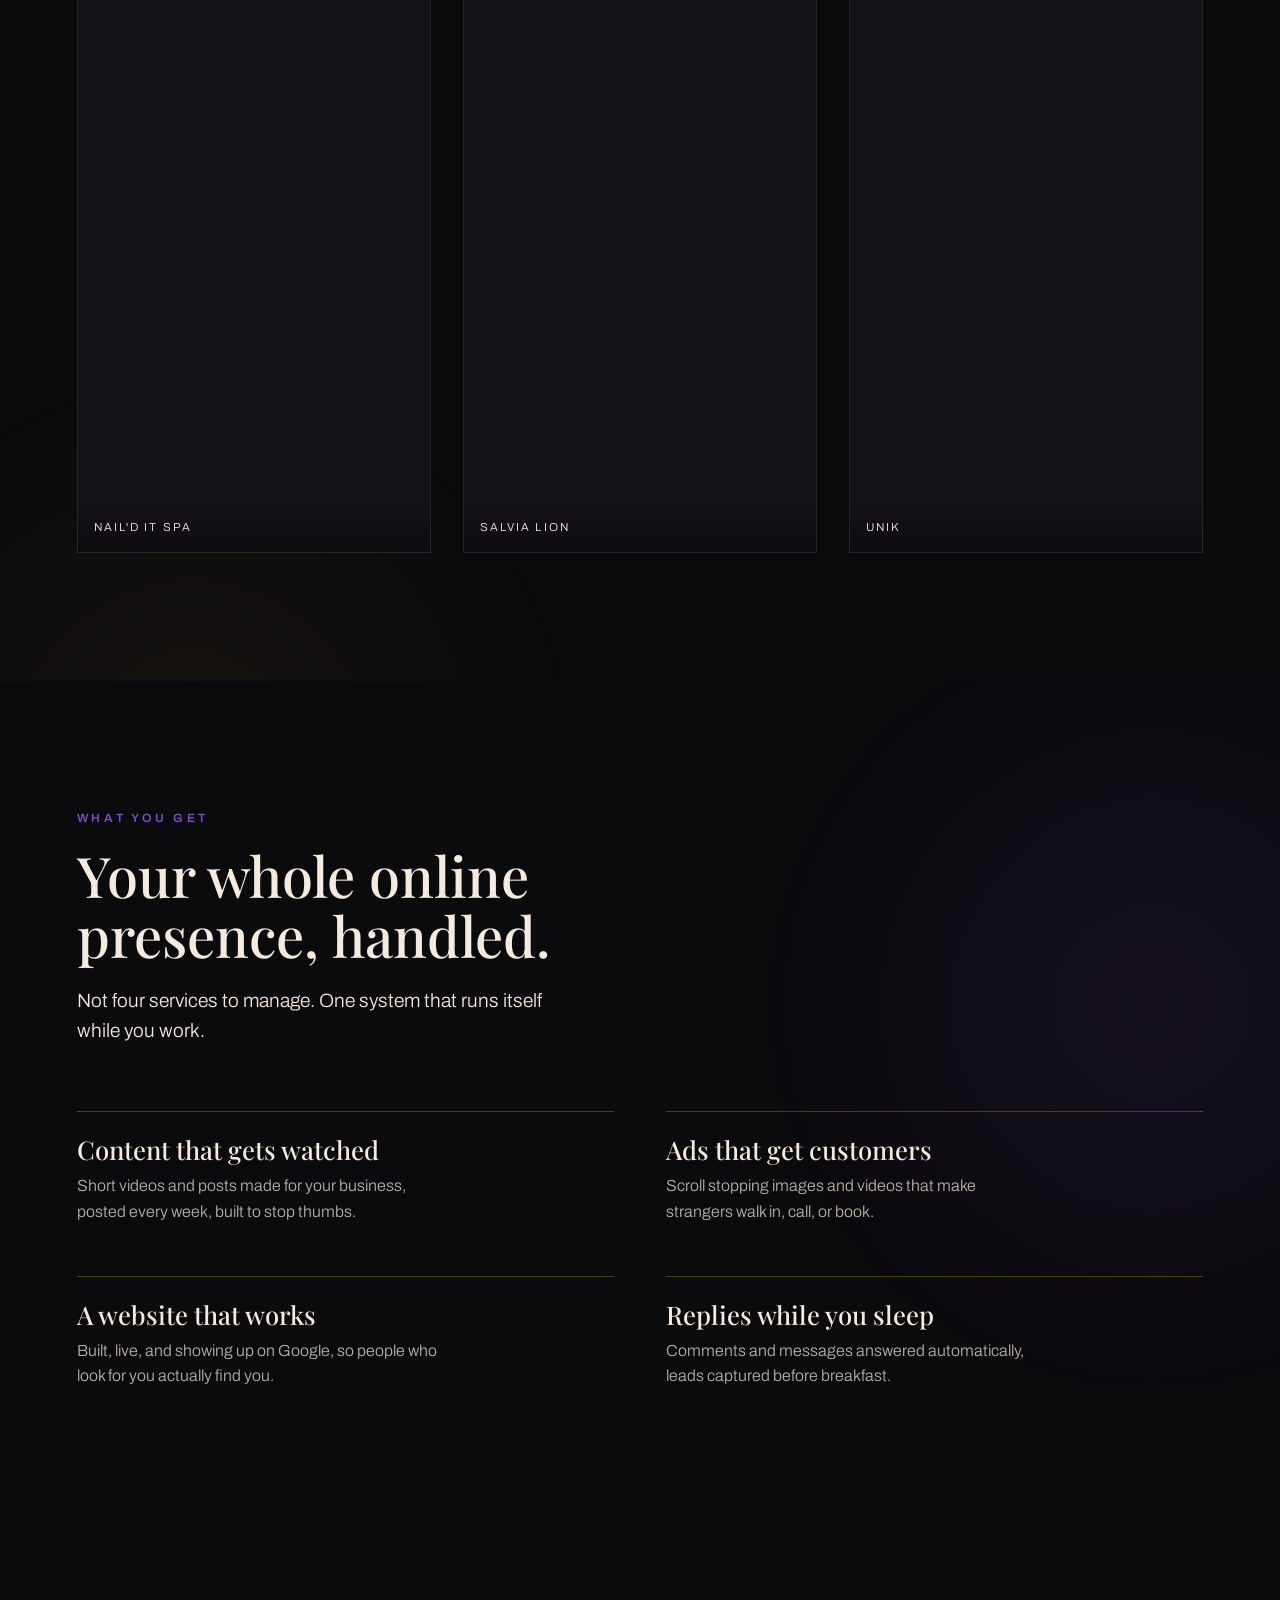
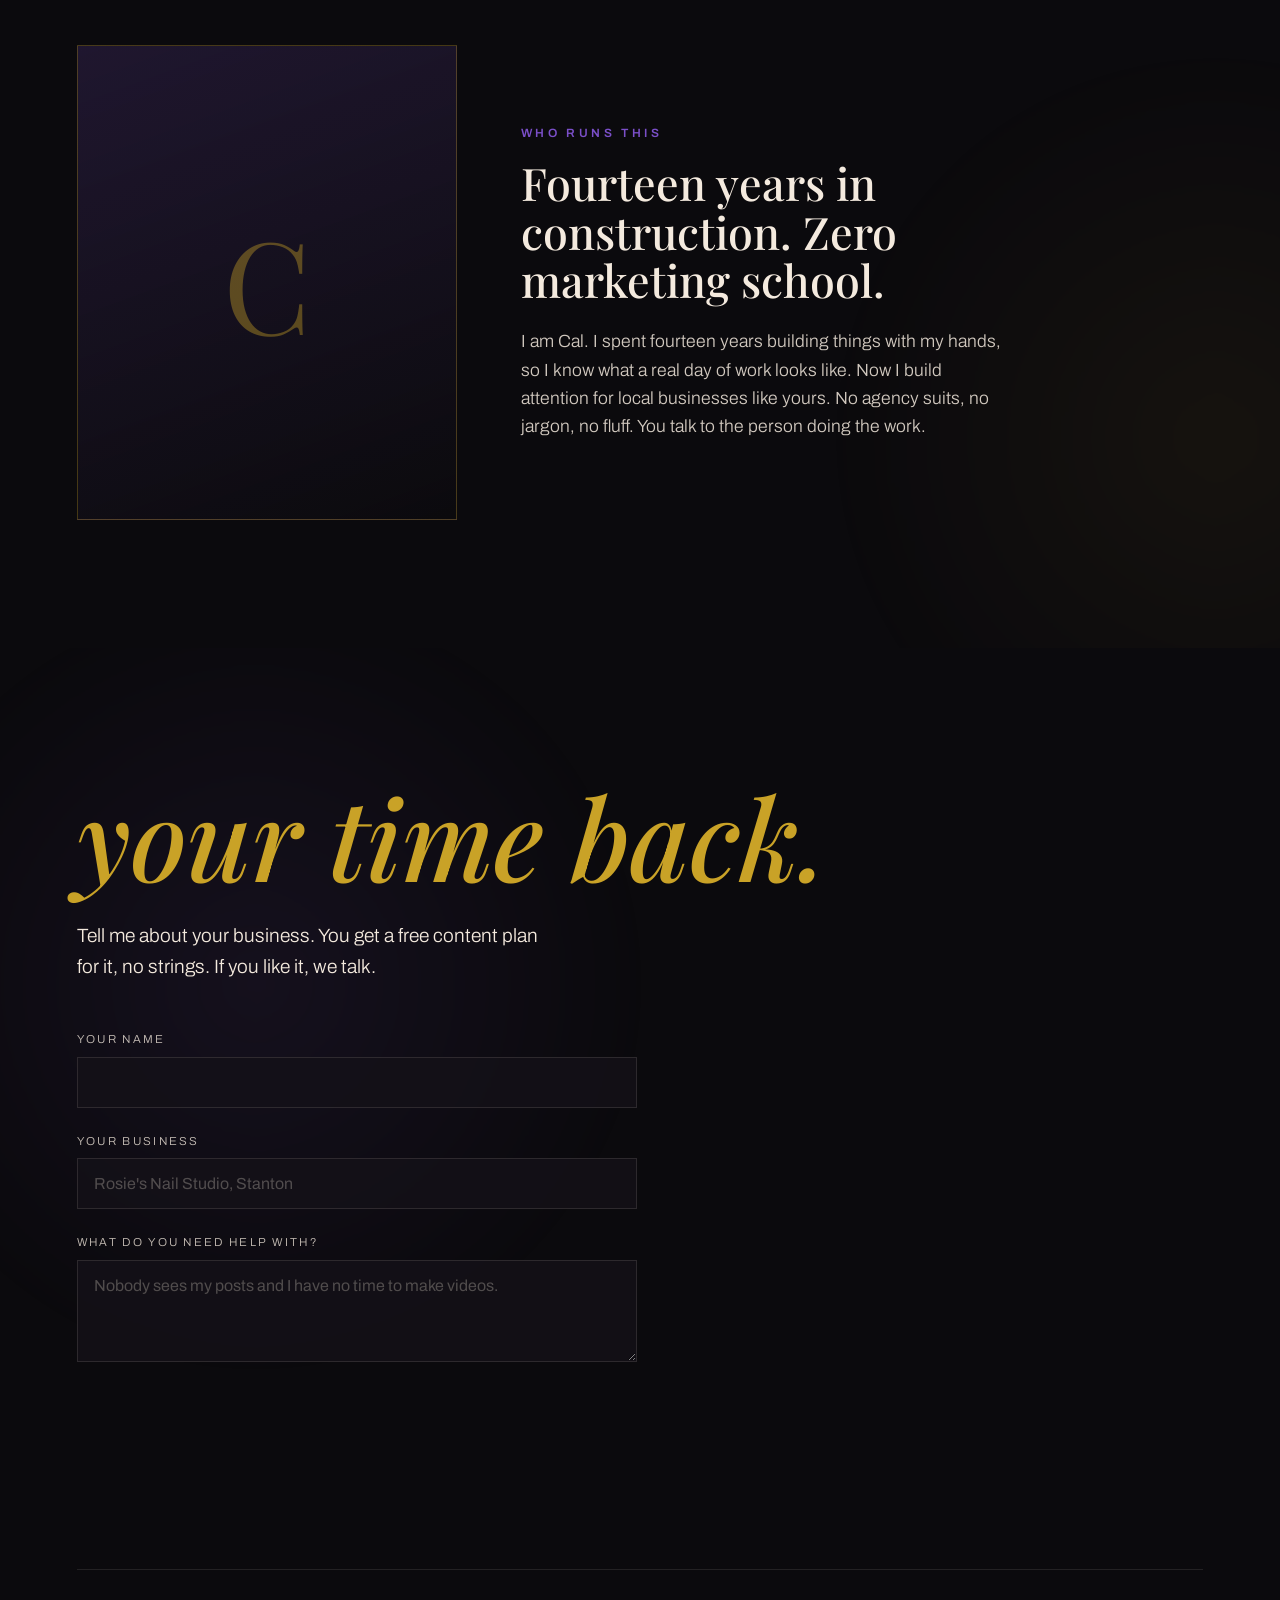
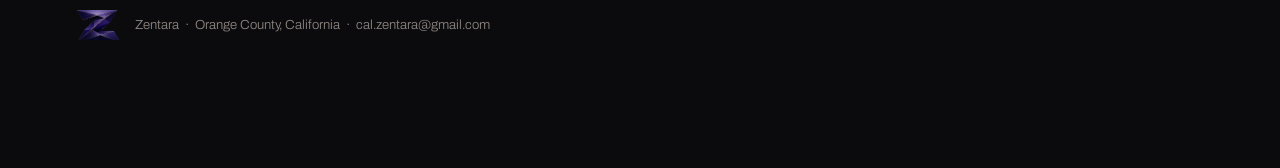
==== commit 80b78751: "belief statement section" ====
--- a/index.html
+++ b/index.html
@@ -44,6 +44,11 @@
       <span>reels &nbsp;&#183;&nbsp; ads &nbsp;&#183;&nbsp; posts &nbsp;&#183;&nbsp; websites &nbsp;&#183;&nbsp; bookings &nbsp;&#183;&nbsp; customers &nbsp;&#183;&nbsp; your time back &nbsp;&#183;&nbsp; </span>
       <span>reels &nbsp;&#183;&nbsp; ads &nbsp;&#183;&nbsp; posts &nbsp;&#183;&nbsp; websites &nbsp;&#183;&nbsp; bookings &nbsp;&#183;&nbsp; customers &nbsp;&#183;&nbsp; your time back &nbsp;&#183;&nbsp; </span>
     </div></div>
+  </section>
+  <section id="belief">
+    <p class="belief-line reveal">Marketing is about getting <em>seen.</em></p>
+    <p class="belief-line reveal">Branding is your <em>voice</em> and your <em>value.</em></p>
+    <p class="belief-close reveal">We build you both.</p>
   </section>
   <section id="work">
     <div class="lamp lamp-gold" aria-hidden="true"></div>
--- a/css/style.css
+++ b/css/style.css
@@ -110,6 +110,12 @@
 #glow { position: fixed; top: 0; left: 0; width: 460px; height: 460px; border-radius: 50%; pointer-events: none; z-index: 4; background: radial-gradient(circle, rgba(123,79,201,.12), transparent 65%); transform: translate(-50%, -50%); mix-blend-mode: screen; will-change: transform; }
 @media (hover: none), (prefers-reduced-motion: reduce) { #glow { display: none; } }
 
+/* ---------- Belief statement ---------- */
+#belief { min-height: 0; text-align: center; padding-top: clamp(5rem, 12vw, 11rem); padding-bottom: clamp(5rem, 12vw, 11rem); }
+.belief-line { font-family: var(--serif); font-size: clamp(1.8rem, 4.2vw, 3.4rem); line-height: 1.25; color: var(--cream); }
+.belief-line em { font-style: italic; color: var(--gold); }
+.belief-close { margin-top: 2rem; font-family: var(--sans); font-size: .85rem; letter-spacing: .3em; text-transform: uppercase; color: var(--purple); }
+
 /* ---------- Background atmosphere ---------- */
 #grain { position: fixed; inset: 0; z-index: 60; pointer-events: none; opacity: .05; }
 #grain::before { content: ''; position: absolute; inset: -100%; background-image: url("data:image/svg+xml,%3Csvg xmlns='http://www.w3.org/2000/svg' width='240' height='240'%3E%3Cfilter id='n'%3E%3CfeTurbulence type='fractalNoise' baseFrequency='0.9' numOctaves='2'/%3E%3C/filter%3E%3Crect width='240' height='240' filter='url(%23n)' opacity='0.9'/%3E%3C/svg%3E"); animation: grainShift 1.4s steps(4) infinite; }
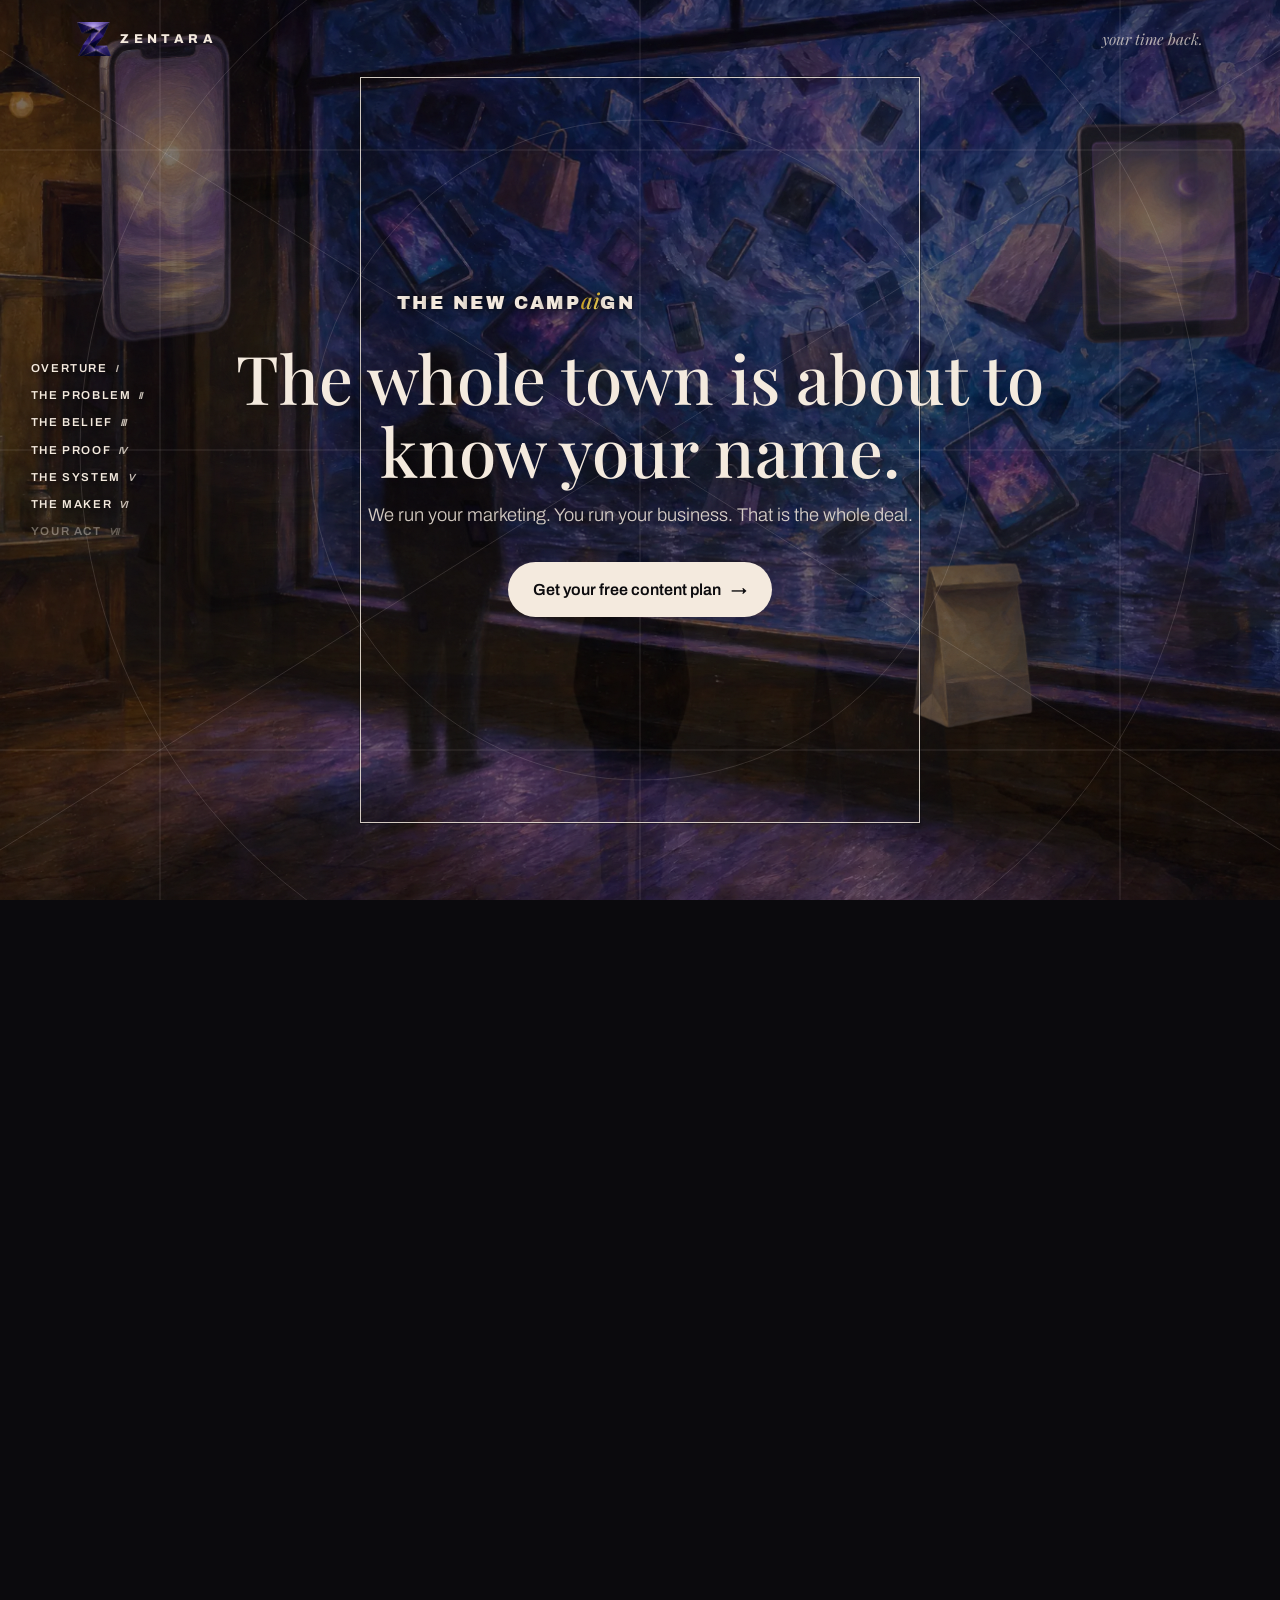
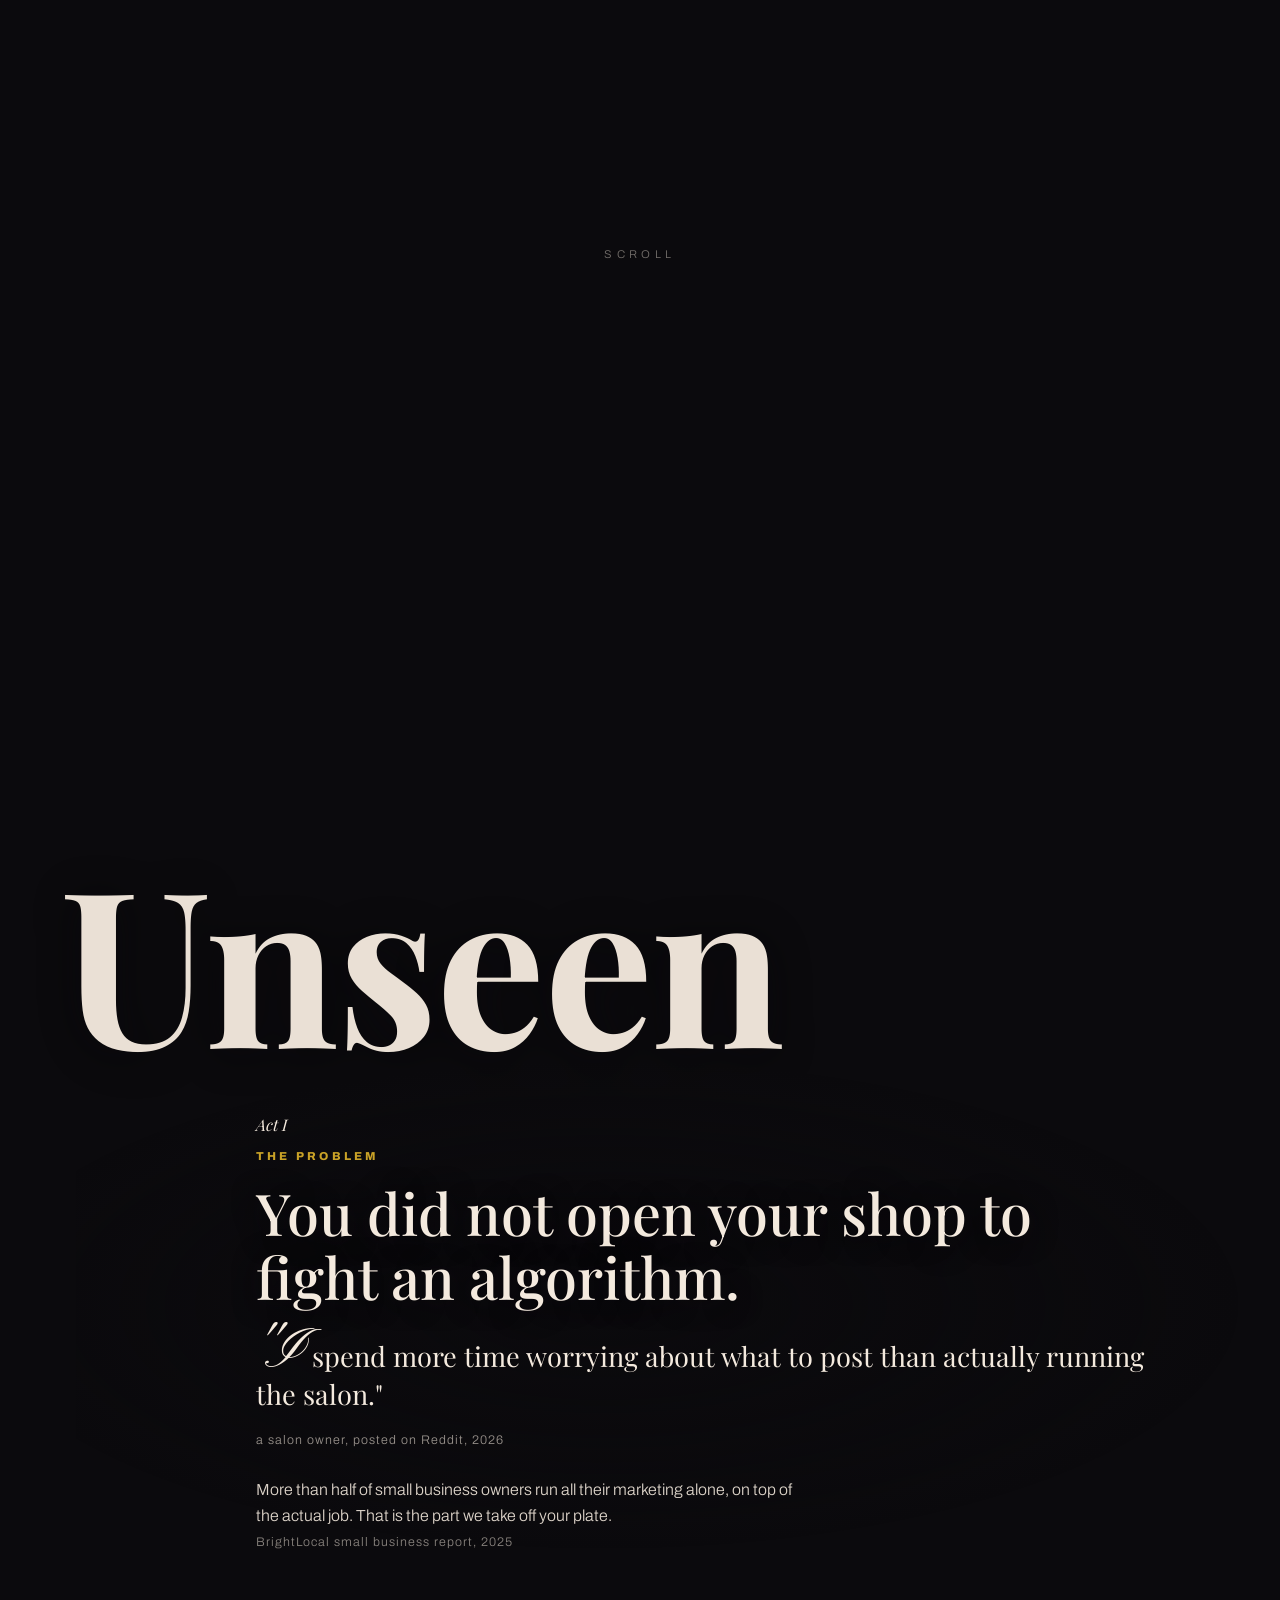
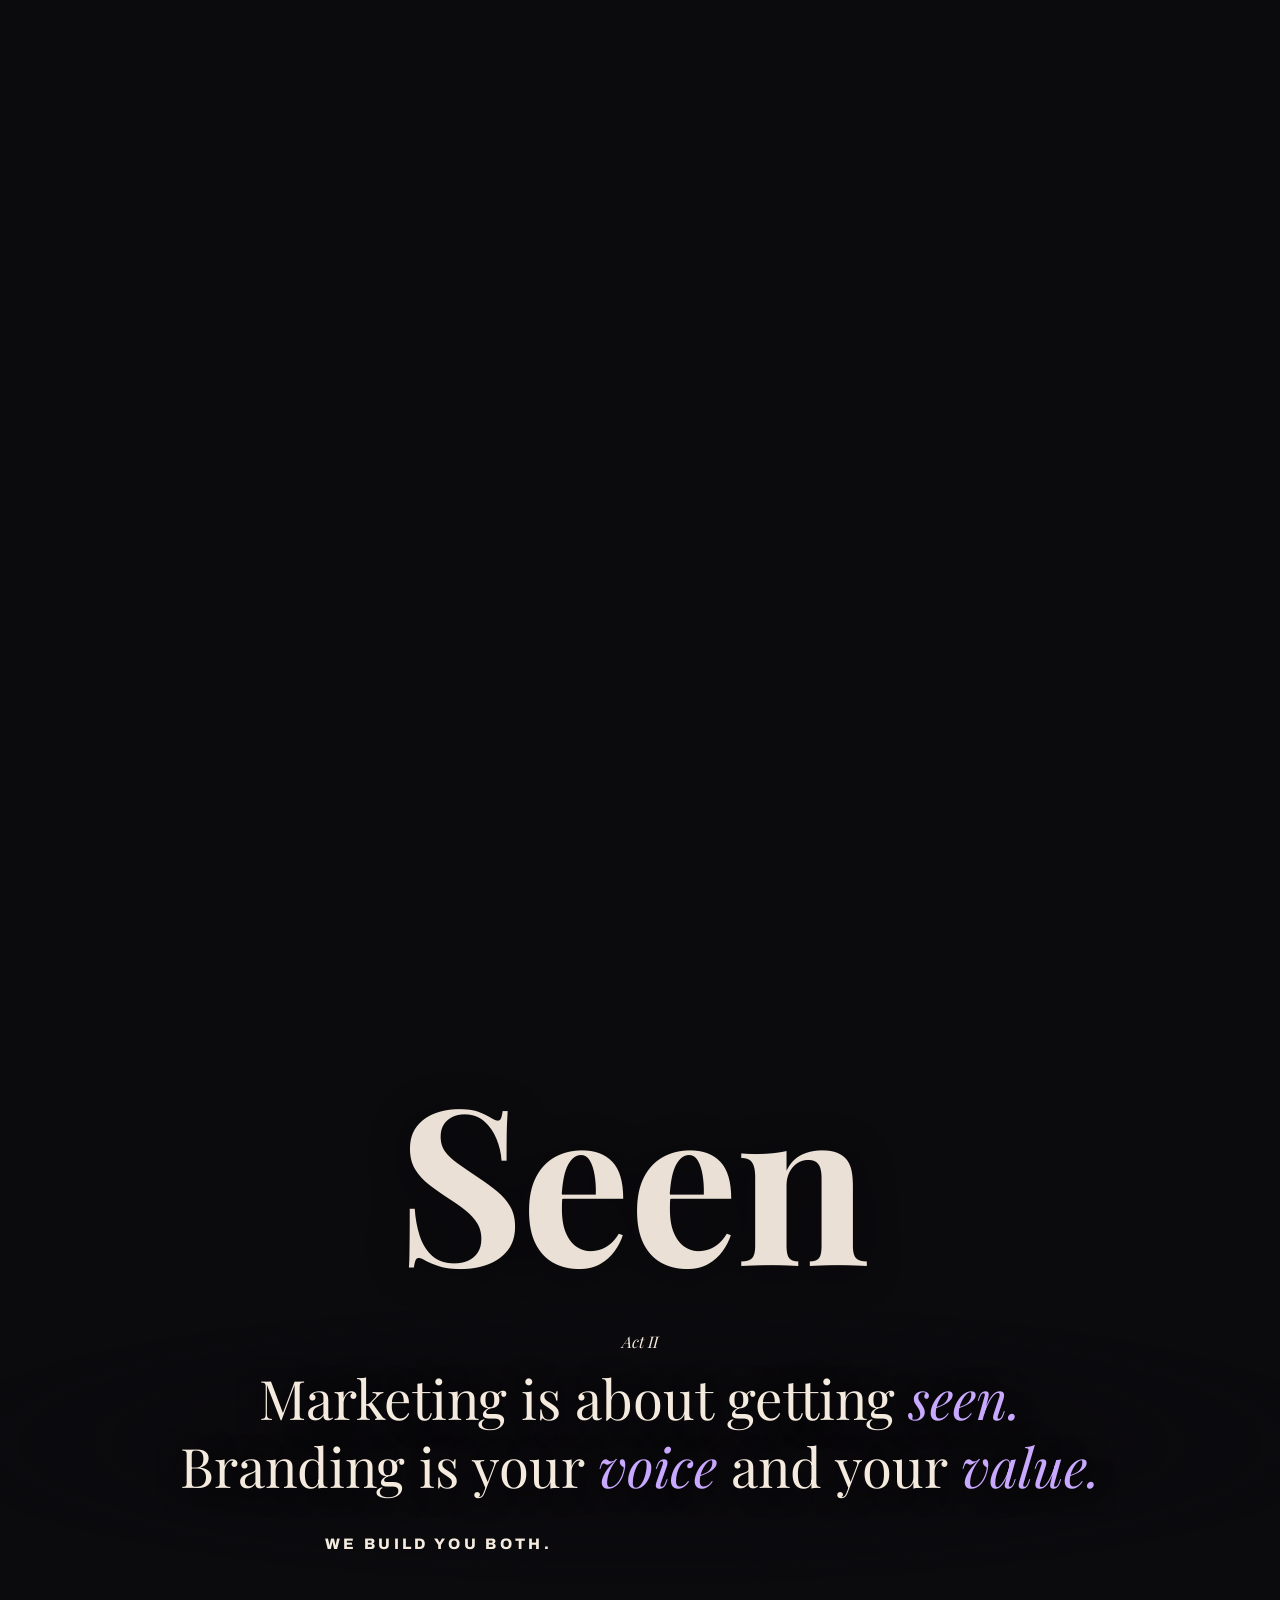
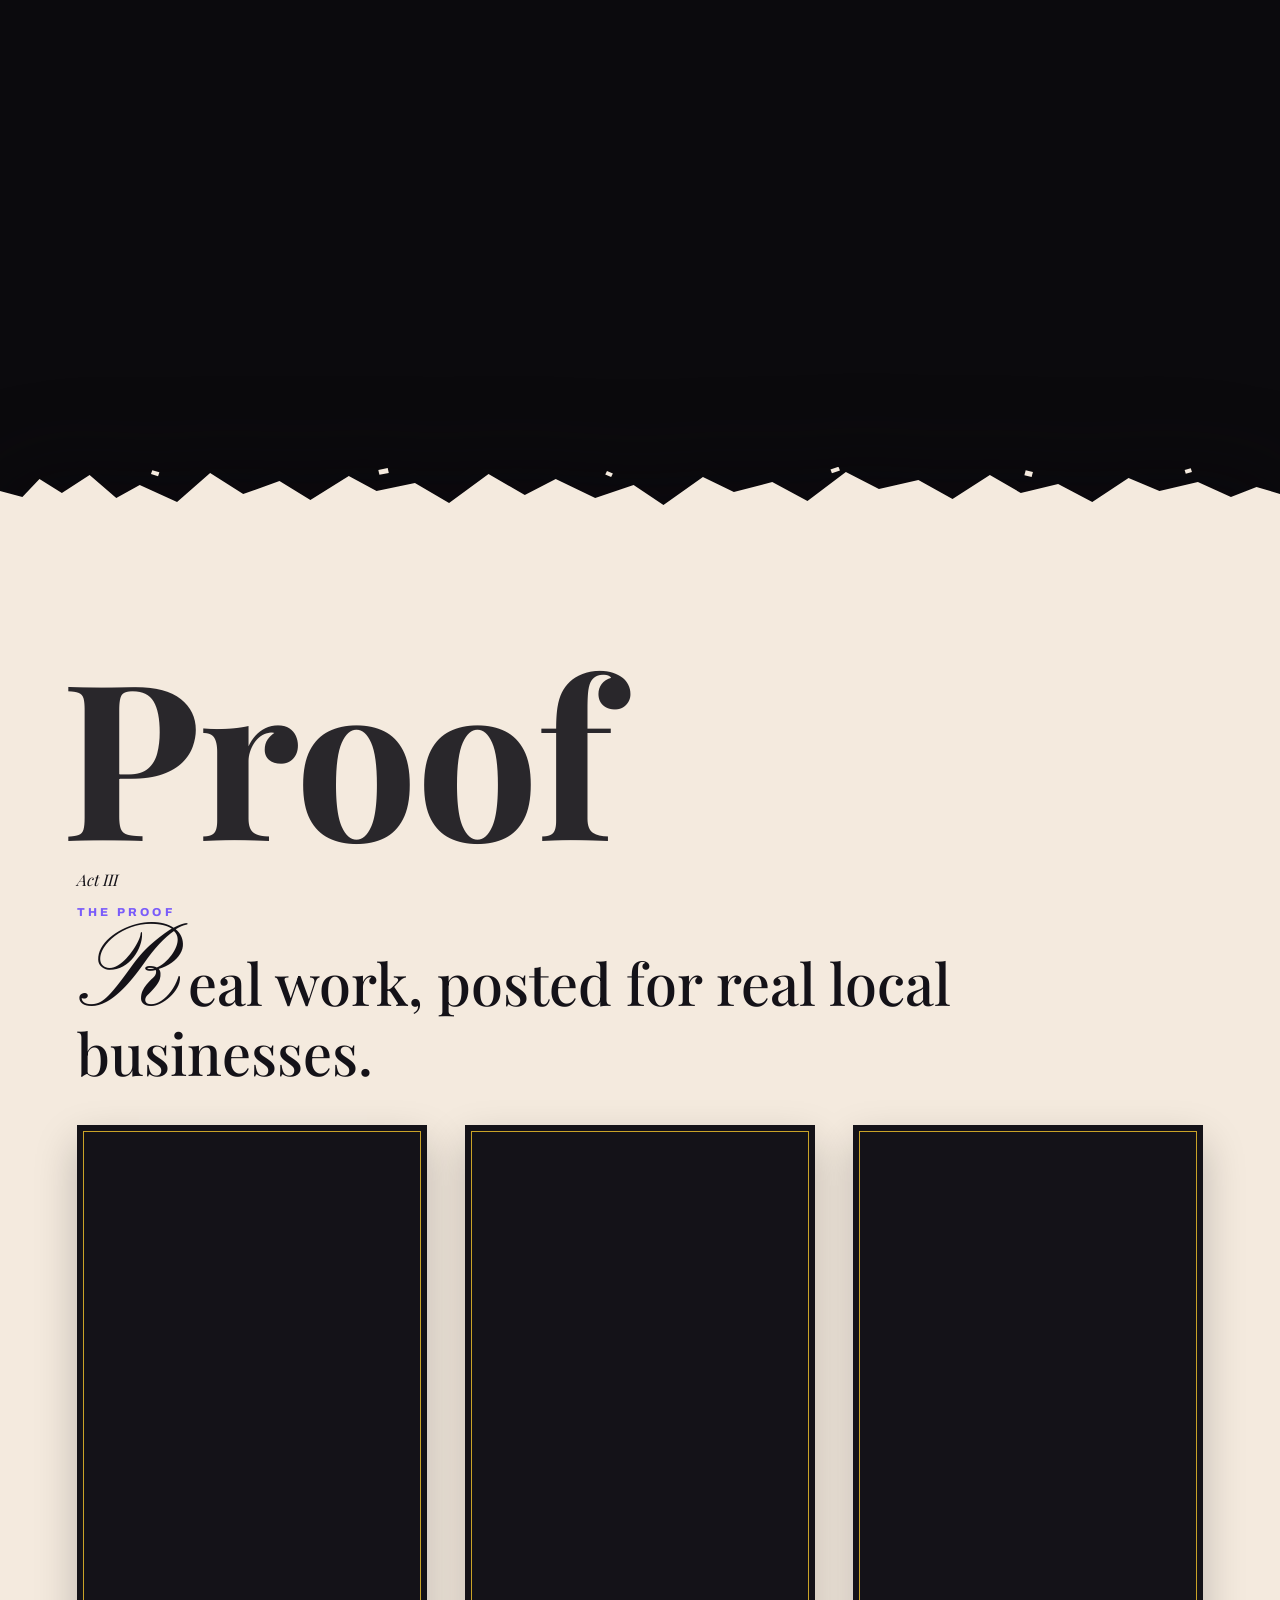
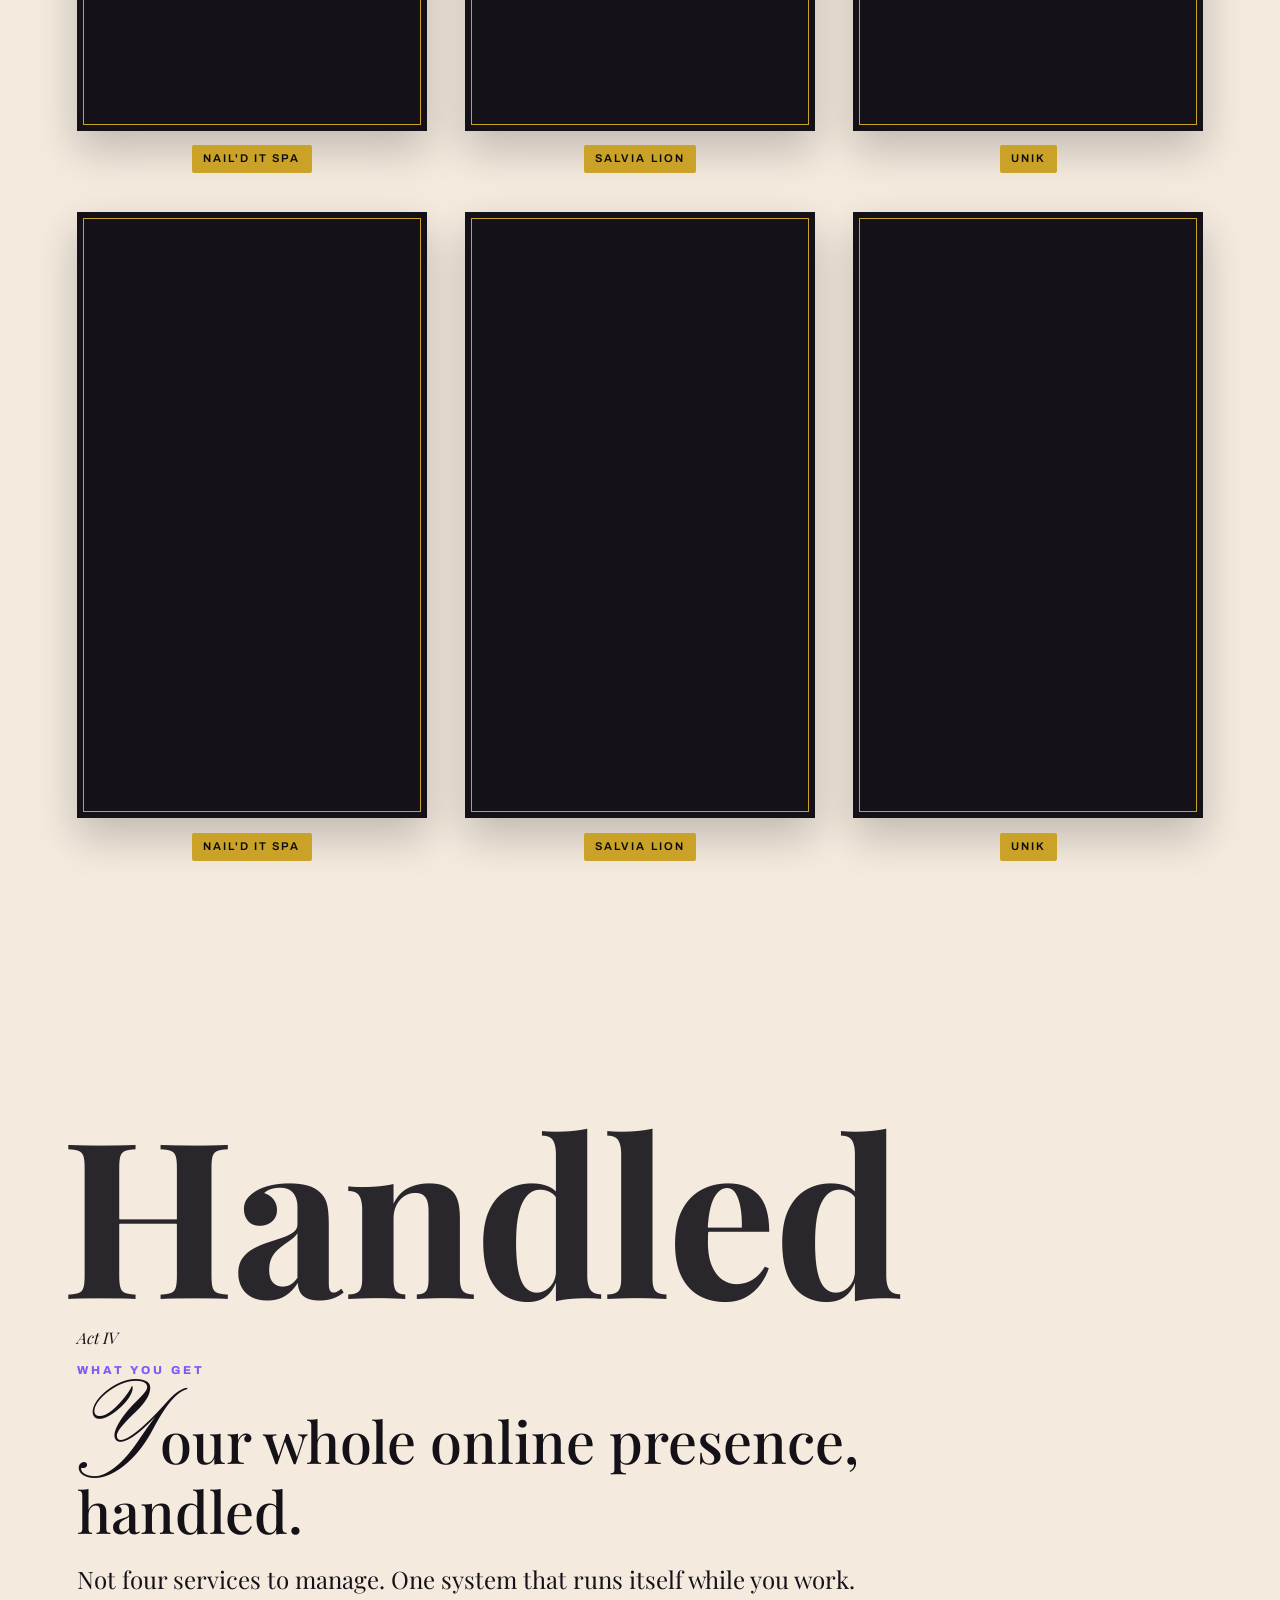
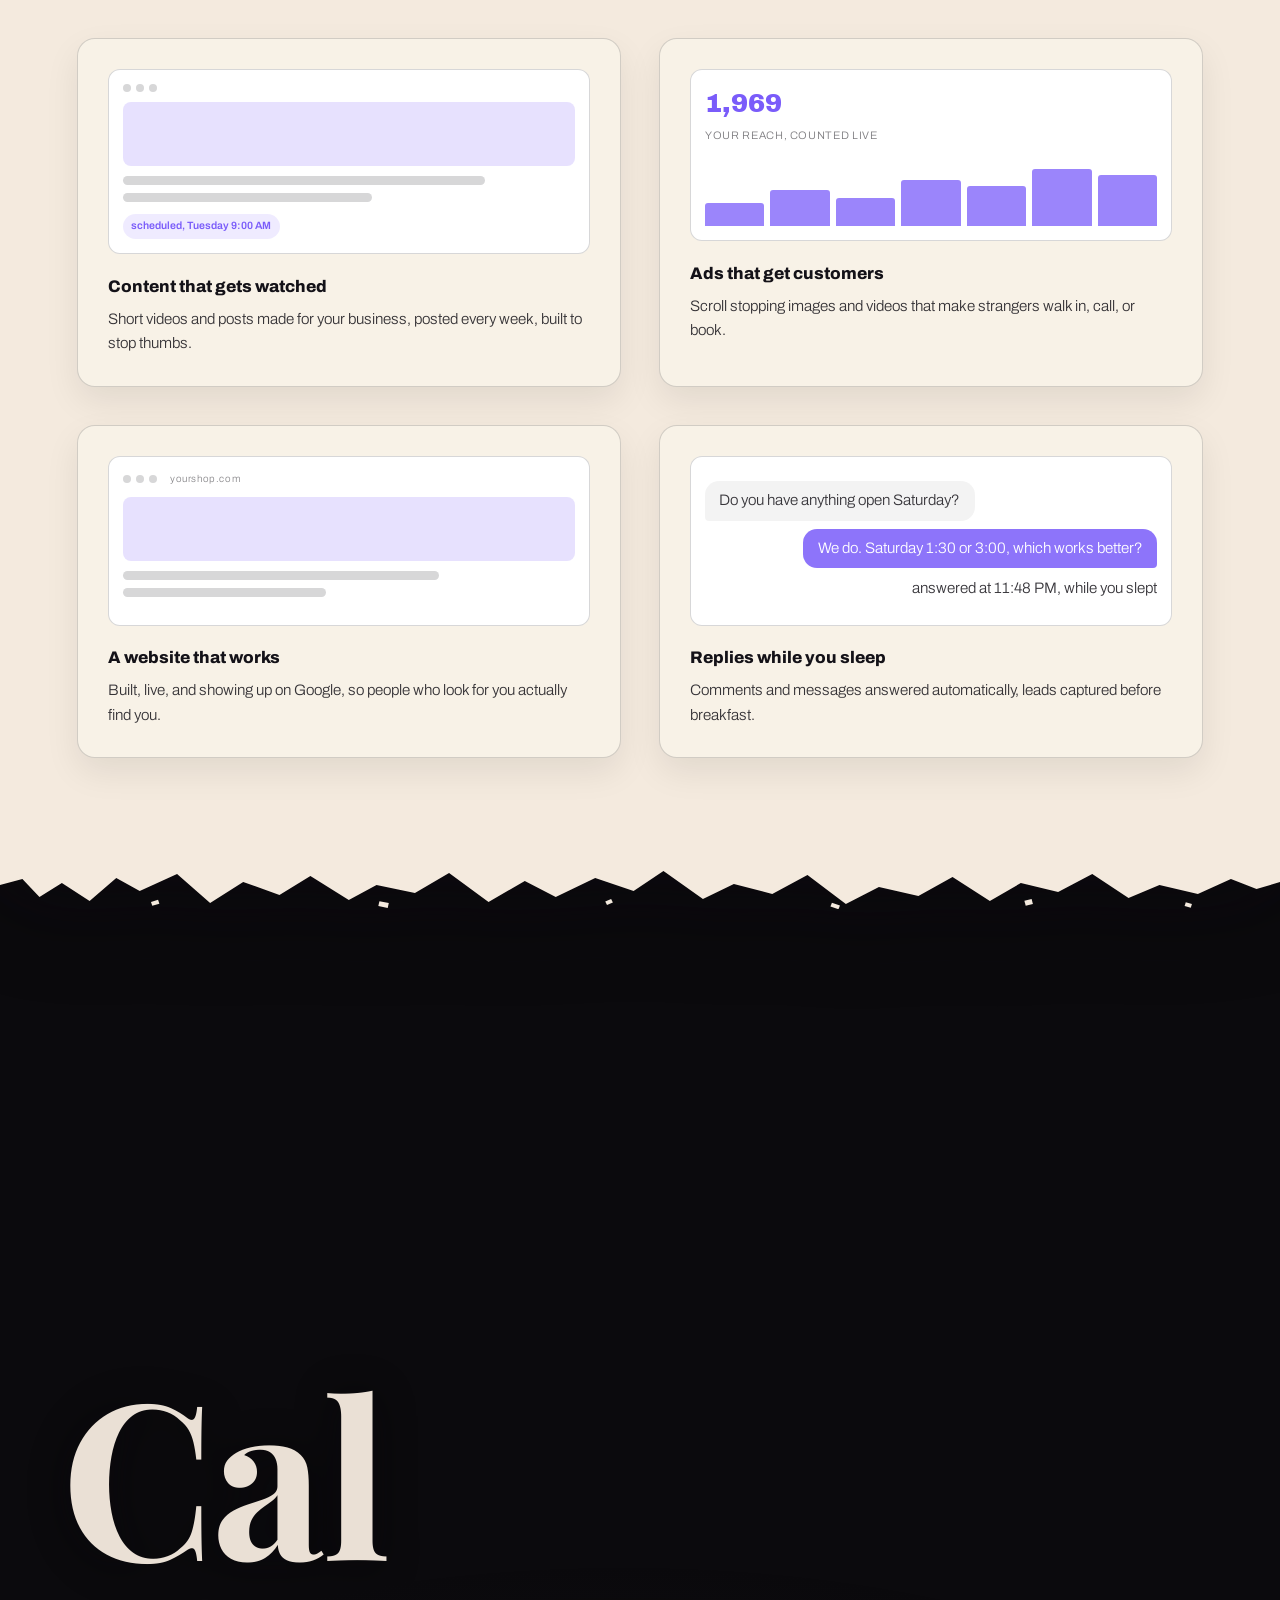
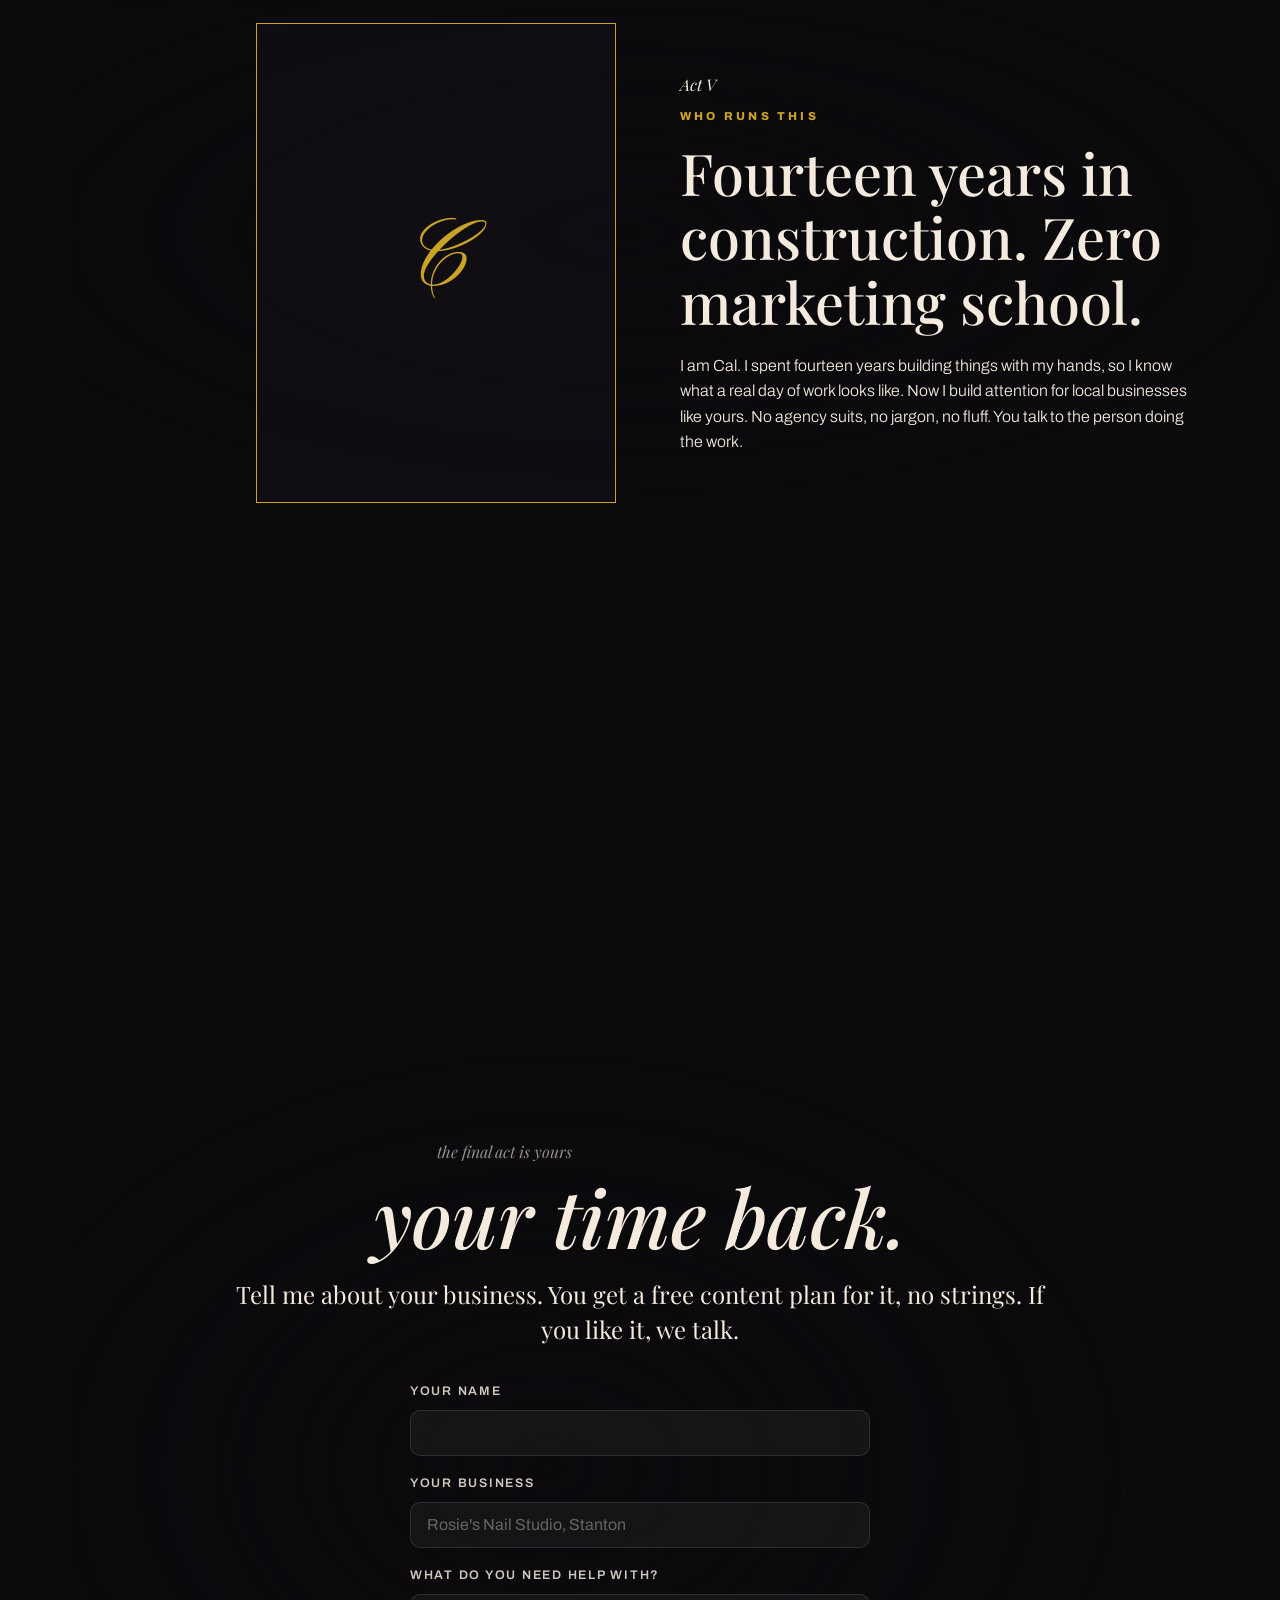
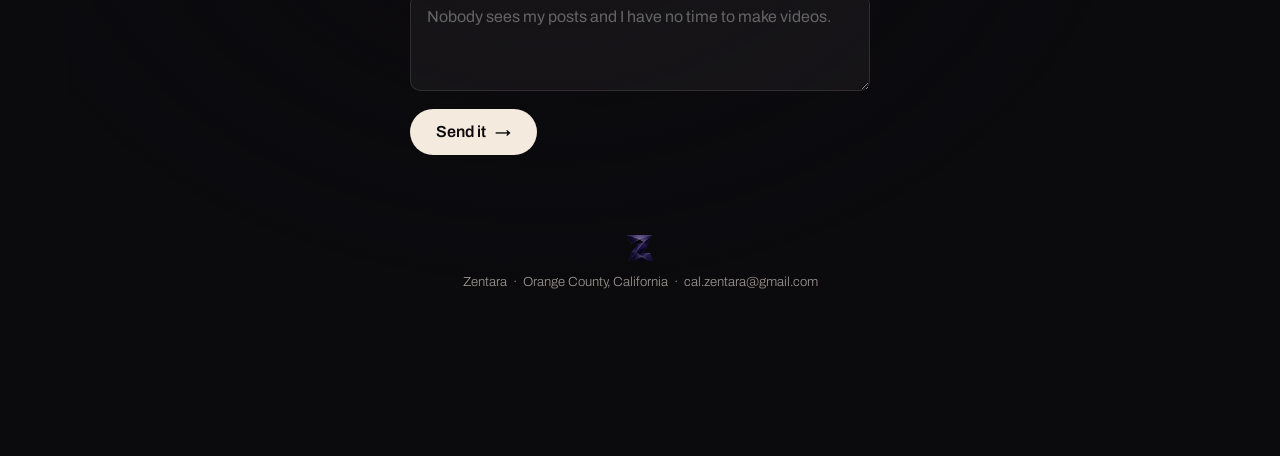
==== commit 801bf645: "deploy: continuous world, client-story serif titles" ====
--- a/index.html
+++ b/index.html
@@ -3,110 +3,213 @@
 <head>
 <meta charset="UTF-8">
 <meta name="viewport" content="width=device-width, initial-scale=1.0">
-<title>Zentara. Your time back.</title>
+<title>Zentara. The whole town is about to know your name.</title>
 <meta name="description" content="Zentara runs your whole online presence. Your business gets famous, you get your time back.">
 <link rel="preconnect" href="https://fonts.googleapis.com">
 <link rel="preconnect" href="https://fonts.gstatic.com" crossorigin>
-<link href="https://fonts.googleapis.com/css2?family=Playfair+Display:ital,wght@0,500;0,700;1,500&family=Archivo:wght@300;400;600&display=swap" rel="stylesheet">
+<link href="https://fonts.googleapis.com/css2?family=Playfair+Display:ital,wght@0,500;0,700;1,500;1,700&family=Archivo:wght@300;400;600;800&family=Archivo+Black&family=Pinyon+Script&display=swap" rel="stylesheet">
 <link rel="stylesheet" href="css/style.css">
 </head>
 <body>
-<div id="loader"><span class="loader-slogan">your time back.</span></div>
-<div id="glow" aria-hidden="true"></div>
 <div id="grain" aria-hidden="true"></div>
+<div id="stage" aria-hidden="true">
+  <div class="mural" id="m-hero">
+    <div class="pan">
+      <img src="assets/art/hero-fresco.webp" alt="" width="1440" height="1800" fetchpriority="high">
+      <div class="layer-objs">
+        <img class="obj drift-a" src="assets/art/layers/obj-phone.webp" alt="" style="--ox:14%;--oy:18%;--os:.15">
+        <img class="obj drift-b" src="assets/art/layers/obj-tablet.webp" alt="" style="--ox:74%;--oy:12%;--os:.19">
+        <img class="obj drift-c" src="assets/art/layers/obj-bag.webp" alt="" style="--ox:62%;--oy:62%;--os:.12">
+      </div>
+      <span class="dust" style="--x:16%;--y:78%;--d:0s"></span>
+      <span class="dust" style="--x:30%;--y:86%;--d:2.2s"></span>
+      <span class="dust" style="--x:46%;--y:80%;--d:4.6s"></span>
+      <span class="dust" style="--x:60%;--y:90%;--d:1.4s"></span>
+      <span class="dust" style="--x:72%;--y:82%;--d:3.8s"></span>
+      <span class="dust" style="--x:86%;--y:88%;--d:5.4s"></span>
+    </div>
+  </div>
+  <div class="mural" id="m-act1">
+    <div class="pan">
+      <img src="assets/art/layers/act1-bg.webp" alt="" loading="lazy" width="1600" height="900">
+      <div class="layer-objs">
+        <img class="obj drift-b" src="assets/art/layers/obj-phone.webp" alt="" style="--ox:10%;--oy:16%;--os:.1">
+        <img class="obj drift-a" src="assets/art/layers/obj-tablet.webp" alt="" style="--ox:82%;--oy:24%;--os:.13">
+        <img class="obj drift-c" src="assets/art/layers/obj-bag.webp" alt="" style="--ox:70%;--oy:64%;--os:.09">
+      </div>
+      <img class="figure" src="assets/art/layers/act1-figure.webp" alt="" loading="lazy" width="1600" height="900">
+      <span class="dust" style="--x:22%;--y:80%;--d:1.1s"></span>
+      <span class="dust" style="--x:48%;--y:88%;--d:3.4s"></span>
+      <span class="dust" style="--x:78%;--y:84%;--d:5.7s"></span>
+    </div>
+  </div>
+  <div class="mural" id="m-belief">
+    <div class="pan"><video src="assets/art/belief.mp4" poster="assets/art/belief.webp" width="1600" height="900" muted playsinline preload="auto" data-scrub></video>
+      <span class="dust" style="--x:18%;--y:82%;--d:0.6s"></span>
+      <span class="dust" style="--x:55%;--y:90%;--d:2.9s"></span>
+      <span class="dust" style="--x:84%;--y:86%;--d:5.1s"></span>
+    </div>
+  </div>
+  <div class="mural" id="m-act5">
+    <div class="pan"><video src="assets/art/act5-maker.mp4" poster="assets/art/act5-maker.webp" width="1600" height="900" muted playsinline preload="auto" data-scrub></video>
+      <span class="dust" style="--x:26%;--y:86%;--d:1.8s"></span>
+      <span class="dust" style="--x:62%;--y:92%;--d:4.2s"></span>
+      <span class="dust" style="--x:88%;--y:80%;--d:6.5s"></span>
+    </div>
+  </div>
+  <div class="mural" id="m-black"></div>
+</div>
+<nav id="toc" aria-label="Acts">
+  <a href="#hero" data-act="hero">Overture<span>&#8544;</span></a>
+  <a href="#problem" data-act="problem">The Problem<span>&#8545;</span></a>
+  <a href="#belief" data-act="belief">The Belief<span>&#8546;</span></a>
+  <a href="#work" data-act="work">The Proof<span>&#8547;</span></a>
+  <a href="#services" data-act="services">The System<span>&#8548;</span></a>
+  <a href="#story" data-act="story">The Maker<span>&#8549;</span></a>
+  <a href="#contact" data-act="contact">Your Act<span>&#8550;</span></a>
+</nav>
 <main>
-  <section id="hero">
-    <header class="hero-top">
-      <div class="brand">
-        <img src="assets/z-mark.png" alt="Zentara" class="z-mark">
-        <span class="brand-name">ZENTARA</span>
-      </div>
-      <span class="slogan">your time back.</span>
-    </header>
-    <div class="hero-stage">
-      <img src="assets/hero.jpg" alt="A small shop hanging as a masterpiece in a gallery" class="hero-img" fetchpriority="high">
-      <div class="hero-copy">
-        <h1 class="headline"><span>The</span> <span>whole</span> <span>town</span> <span>is</span> <span>about</span> <span>to</span> <span>know</span> <span>your</span> <span>name.</span></h1>
-        <p class="sub">We run your marketing. You run your business. That is the whole deal.</p>
-        <a class="cta" href="#contact">Get your free content plan <span class="arrow">&#8594;</span></a>
-      </div>
-    </div>
-  </section>
-  <section id="problem">
-    <div class="lamp lamp-purple" aria-hidden="true"></div>
-    <div class="problem-inner">
-      <p class="kicker reveal">The problem</p>
-      <h2 class="reveal">You did not open your shop to fight an algorithm.</h2>
-      <p class="quote reveal">"I spend more time worrying about what to post than actually running the salon."<br><span class="attr">a salon owner, posted on Reddit, 2026</span></p>
-      <p class="stat reveal">More than half of small business owners run all their marketing alone, on top of the actual job. That is the part we take off your plate.<br><span class="attr">BrightLocal small business report, 2025</span></p>
-    </div>
-    <div class="marquee" aria-hidden="true"><div class="marquee-track">
-      <span>reels &nbsp;&#183;&nbsp; ads &nbsp;&#183;&nbsp; posts &nbsp;&#183;&nbsp; websites &nbsp;&#183;&nbsp; bookings &nbsp;&#183;&nbsp; customers &nbsp;&#183;&nbsp; your time back &nbsp;&#183;&nbsp; </span>
-      <span>reels &nbsp;&#183;&nbsp; ads &nbsp;&#183;&nbsp; posts &nbsp;&#183;&nbsp; websites &nbsp;&#183;&nbsp; bookings &nbsp;&#183;&nbsp; customers &nbsp;&#183;&nbsp; your time back &nbsp;&#183;&nbsp; </span>
-    </div></div>
-  </section>
-  <section id="belief">
-    <p class="belief-line reveal">Marketing is about getting <em>seen.</em></p>
-    <p class="belief-line reveal">Branding is your <em>voice</em> and your <em>value.</em></p>
-    <p class="belief-close reveal">We build you both.</p>
-  </section>
-  <section id="work">
-    <div class="lamp lamp-gold" aria-hidden="true"></div>
-    <p class="kicker reveal">The proof</p>
-    <h2 class="reveal">Real work, posted for real local businesses.</h2>
-    <div class="wall">
-      <figure class="tile reveal"><video src="assets/reels/naildit-1.mp4" muted loop playsinline preload="none"></video><figcaption>Nail'd It Spa</figcaption></figure>
-      <figure class="tile reveal"><video src="assets/reels/salvia-1.mp4" muted loop playsinline preload="none"></video><figcaption>Salvia Lion</figcaption></figure>
-      <figure class="tile reveal"><video src="assets/reels/unik-1.mp4" muted loop playsinline preload="none"></video><figcaption>UNIK</figcaption></figure>
-      <figure class="tile reveal"><video src="assets/reels/naildit-2.mp4" muted loop playsinline preload="none"></video><figcaption>Nail'd It Spa</figcaption></figure>
-      <figure class="tile reveal"><video src="assets/reels/salvia-2.mp4" muted loop playsinline preload="none"></video><figcaption>Salvia Lion</figcaption></figure>
-      <figure class="tile reveal"><video src="assets/reels/unik-2.mp4" muted loop playsinline preload="none"></video><figcaption>UNIK</figcaption></figure>
-    </div>
-  </section>
-  <section id="services">
-    <div class="lamp lamp-purple" aria-hidden="true"></div>
-    <p class="kicker reveal">What you get</p>
-    <h2 class="reveal">Your whole online presence, handled.</h2>
-    <p class="lead reveal">Not four services to manage. One system that runs itself while you work.</p>
-    <div class="sys">
-      <div class="sys-item reveal"><h3>Content that gets watched</h3><p>Short videos and posts made for your business, posted every week, built to stop thumbs.</p></div>
-      <div class="sys-item reveal"><h3>Ads that get customers</h3><p>Scroll stopping images and videos that make strangers walk in, call, or book.</p></div>
-      <div class="sys-item reveal"><h3>A website that works</h3><p>Built, live, and showing up on Google, so people who look for you actually find you.</p></div>
-      <div class="sys-item reveal"><h3>Replies while you sleep</h3><p>Comments and messages answered automatically, leads captured before breakfast.</p></div>
-    </div>
-  </section>
-  <section id="story">
-    <div class="lamp lamp-gold" aria-hidden="true"></div>
-    <div class="story-grid">
-      <div class="story-photo-wrap reveal">
-        <!-- Cal photo drops in here: <img src="assets/cal.jpg" alt="Cal" class="story-photo"> -->
-        <div class="story-photo-slot"><span>C</span></div>
-      </div>
-      <div class="story-copy">
-        <p class="kicker reveal">Who runs this</p>
-        <h2 class="reveal">Fourteen years in construction. Zero marketing school.</h2>
-        <p class="reveal">I am Cal. I spent fourteen years building things with my hands, so I know what a real day of work looks like. Now I build attention for local businesses like yours. No agency suits, no jargon, no fluff. You talk to the person doing the work.</p>
-      </div>
-    </div>
-  </section>
-  <section id="contact">
-    <div class="lamp lamp-purple" aria-hidden="true"></div>
-    <h2 class="payoff reveal">your time back.</h2>
-    <p class="lead reveal">Tell me about your business. You get a free content plan for it, no strings. If you like it, we talk.</p>
-    <form id="lead-form" action="https://formsubmit.co/cal.zentara@gmail.com" method="POST" class="reveal">
-      <input type="hidden" name="_subject" value="New lead from the Zentara site">
-      <input type="hidden" name="_captcha" value="false">
-      <input type="hidden" name="_next" value="https://cal-zentara.github.io/zentara/?sent=1">
-      <label>Your name<input type="text" name="name" required autocomplete="name"></label>
-      <label>Your business<input type="text" name="business" required placeholder="Rosie's Nail Studio, Stanton"></label>
-      <label>What do you need help with?<textarea name="need" rows="4" placeholder="Nobody sees my posts and I have no time to make videos."></textarea></label>
-      <button class="cta" type="submit">Send it <span class="arrow">&#8594;</span></button>
-    </form>
-    <p id="sent-msg" hidden>Got it. Your plan is on the way, check your email in a day or two.</p>
-    <footer class="site-footer">
-      <img src="assets/z-mark.png" alt="" class="z-mark-footer">
-      <p>Zentara &nbsp;&#183;&nbsp; Orange County, California &nbsp;&#183;&nbsp; cal.zentara@gmail.com</p>
-    </footer>
+  <section id="hero" data-world="old" data-mural="m-hero">
+<header class="hero-top">
+  <div class="brand">
+    <img src="assets/z-mark.png" alt="Zentara" class="z-mark" width="34" height="34">
+    <span class="brand-name">ZENTARA</span>
+  </div>
+  <span class="hero-slogan">your time back.</span>
+</header>
+<div class="hero-stage">
+  <div class="hero-lines" aria-hidden="true">
+    <svg viewBox="0 0 1440 900" preserveAspectRatio="xMidYMid slice">
+      <g stroke="currentColor" stroke-width="1" fill="none" vector-effect="non-scaling-stroke">
+        <line x1="0" y1="450" x2="1440" y2="450"/>
+        <line x1="720" y1="0" x2="720" y2="900"/>
+        <line x1="0" y1="0" x2="720" y2="450"/><line x1="1440" y1="0" x2="720" y2="450"/>
+        <line x1="0" y1="900" x2="720" y2="450"/><line x1="1440" y1="900" x2="720" y2="450"/>
+        <line x1="0" y1="150" x2="1440" y2="150"/><line x1="0" y1="750" x2="1440" y2="750"/>
+        <line x1="240" y1="0" x2="240" y2="900"/><line x1="1200" y1="0" x2="1200" y2="900"/>
+        <circle cx="720" cy="450" r="330"/><circle cx="720" cy="450" r="560"/>
+      </g>
+    </svg>
+  </div>
+  <div class="hero-frame" aria-hidden="true"></div>
+  <div class="hero-copy">
+    <p class="hero-pre">the new camp<span class="ai">ai</span>gn</p>
+    <h1>The whole town is about to know your name.</h1>
+    <p class="hero-sub">We run your marketing. You run your business. That is the whole deal.</p>
+    <a class="cta" href="#contact">Get your free content plan <span class="arrow">&#8594;</span></a>
+  </div>
+</div>
+<div class="hero-hint" aria-hidden="true">scroll</div>
+  </section>
+  <section id="problem" data-world="old" data-mural="m-act1">
+<p class="act-giant" aria-hidden="true">Unseen</p>
+<div class="act-inner">
+  <span class="act-label reveal">Act I</span>
+  <p class="kicker reveal">The problem</p>
+  <h2 class="reveal">You did not open your shop to fight an algorithm.</h2>
+  <p class="quote reveal dropcap">"I spend more time worrying about what to post than actually running the salon."<br><span class="attr">a salon owner, posted on Reddit, 2026</span></p>
+  <p class="stat reveal">More than half of small business owners run all their marketing alone, on top of the actual job. That is the part we take off your plate.<br><span class="attr">BrightLocal small business report, 2025</span></p>
+</div>
+  </section>
+  <section id="belief" data-world="old" data-mural="m-belief">
+<p class="act-giant" aria-hidden="true">Seen</p>
+<div class="belief-inner">
+  <span class="act-label reveal">Act II</span>
+  <p class="belief-line reveal">Marketing is about getting <em>seen.</em></p>
+  <p class="belief-line reveal">Branding is your <em>voice</em> and your <em>value.</em></p>
+  <p class="belief-close reveal">We build you both.</p>
+</div>
+  </section>
+  <div class="sheet">
+  <section id="work" data-world="new"><p class="act-giant" aria-hidden="true">Proof</p><span class="act-label reveal">Act III</span>
+<p class="kicker reveal">The proof</p>
+<h2 class="reveal dropcap">Real work, posted for real local businesses.</h2>
+<div class="wall">
+  <figure class="piece reveal"><div class="piece-frame"><video src="assets/reels/naildit-1.mp4" muted loop playsinline preload="none"></video></div><figcaption>Nail'd It Spa</figcaption></figure>
+  <figure class="piece reveal"><div class="piece-frame"><video src="assets/reels/salvia-1.mp4" muted loop playsinline preload="none"></video></div><figcaption>Salvia Lion</figcaption></figure>
+  <figure class="piece reveal"><div class="piece-frame"><video src="assets/reels/unik-1.mp4" muted loop playsinline preload="none"></video></div><figcaption>UNIK</figcaption></figure>
+  <figure class="piece reveal"><div class="piece-frame"><video src="assets/reels/naildit-2.mp4" muted loop playsinline preload="none"></video></div><figcaption>Nail'd It Spa</figcaption></figure>
+  <figure class="piece reveal"><div class="piece-frame"><video src="assets/reels/salvia-2.mp4" muted loop playsinline preload="none"></video></div><figcaption>Salvia Lion</figcaption></figure>
+  <figure class="piece reveal"><div class="piece-frame"><video src="assets/reels/unik-2.mp4" muted loop playsinline preload="none"></video></div><figcaption>UNIK</figcaption></figure>
+</div></section>
+  <section id="services" data-world="new"><p class="act-giant" aria-hidden="true">Handled</p><span class="act-label reveal">Act IV</span>
+<p class="kicker reveal">What you get</p>
+<h2 class="reveal dropcap">Your whole online presence, handled.</h2>
+<p class="lead reveal">Not four services to manage. One system that runs itself while you work.</p>
+<div class="sys">
+  <article class="card reveal">
+    <div class="ui ui-post" data-depth="0.5">
+      <div class="ui-bar"><span class="dot"></span><span class="dot"></span><span class="dot"></span></div>
+      <div class="ui-thumb"></div>
+      <div class="ui-line w80"></div><div class="ui-line w55"></div>
+      <div class="ui-chip">scheduled, Tuesday 9:00 AM</div>
+    </div>
+    <h3>Content that gets watched</h3>
+    <p>Short videos and posts made for your business, posted every week, built to stop thumbs.</p>
+  </article>
+  <article class="card reveal">
+    <div class="ui ui-ad" data-depth="0.35">
+      <div class="ui-metric"><span class="ui-num">counting</span><span class="ui-cap">your reach, counted live</span></div>
+      <div class="ui-spark" aria-hidden="true"><i style="--h:34%"></i><i style="--h:52%"></i><i style="--h:41%"></i><i style="--h:66%"></i><i style="--h:58%"></i><i style="--h:82%"></i><i style="--h:74%"></i></div>
+    </div>
+    <h3>Ads that get customers</h3>
+    <p>Scroll stopping images and videos that make strangers walk in, call, or book.</p>
+  </article>
+  <article class="card reveal">
+    <div class="ui ui-site" data-depth="0.45">
+      <div class="ui-bar"><span class="dot"></span><span class="dot"></span><span class="dot"></span><span class="ui-url">yourshop.com</span></div>
+      <div class="ui-hero"></div>
+      <div class="ui-line w70"></div><div class="ui-line w45"></div>
+    </div>
+    <h3>A website that works</h3>
+    <p>Built, live, and showing up on Google, so people who look for you actually find you.</p>
+  </article>
+  <article class="card reveal">
+    <div class="ui ui-chat" data-depth="0.3">
+      <p class="bubble them">Do you have anything open Saturday?</p>
+      <p class="bubble us">We do. Saturday 1:30 or 3:00, which works better?</p>
+      <p class="bubble-time">answered at 11:48 PM, while you slept</p>
+    </div>
+    <h3>Replies while you sleep</h3>
+    <p>Comments and messages answered automatically, leads captured before breakfast.</p>
+  </article>
+</div></section>
+  </div>
+  <section id="story" data-world="old" data-mural="m-act5">
+<p class="act-giant" aria-hidden="true">Cal</p>
+<div class="story-grid">
+  <div class="story-photo-wrap reveal">
+    <!-- Cal photo drops in here: <img src="assets/cal.jpg" alt="Cal" class="story-photo"> -->
+    <div class="story-photo-slot"><span>C</span></div>
+  </div>
+  <div class="story-copy">
+    <span class="act-label reveal">Act V</span>
+    <p class="kicker reveal">Who runs this</p>
+    <h2 class="reveal">Fourteen years in construction. Zero marketing school.</h2>
+    <p class="reveal">I am Cal. I spent fourteen years building things with my hands, so I know what a real day of work looks like. Now I build attention for local businesses like yours. No agency suits, no jargon, no fluff. You talk to the person doing the work.</p>
+  </div>
+</div>
+  </section>
+  <section id="contact" data-world="old" data-mural="m-black">
+<div class="finale-inner">
+  <p class="finale-label reveal">the final act is yours</p>
+  <h2 class="payoff reveal">your time back.</h2>
+  <p class="lead reveal">Tell me about your business. You get a free content plan for it, no strings. If you like it, we talk.</p>
+  <form id="lead-form" action="https://formsubmit.co/cal.zentara@gmail.com" method="POST" class="reveal">
+    <input type="hidden" name="_subject" value="New lead from the Zentara site">
+    <input type="hidden" name="_captcha" value="false">
+    <input type="hidden" name="_next" value="https://cal-zentara.github.io/zentara/?sent=1">
+    <label>Your name<input type="text" name="name" required autocomplete="name"></label>
+    <label>Your business<input type="text" name="business" required placeholder="Rosie's Nail Studio, Stanton"></label>
+    <label>What do you need help with?<textarea name="need" rows="4" placeholder="Nobody sees my posts and I have no time to make videos."></textarea></label>
+    <button class="cta" type="submit">Send it <span class="arrow">&#8594;</span></button>
+  </form>
+  <p id="sent-msg" hidden>Got it. Your plan is on the way, check your email in a day or two.</p>
+  <footer class="site-footer">
+    <img src="assets/z-mark.png" alt="" class="z-mark-footer" width="26" height="26">
+    <p>Zentara &nbsp;&#183;&nbsp; Orange County, California &nbsp;&#183;&nbsp; cal.zentara@gmail.com</p>
+  </footer>
+</div>
   </section>
 </main>
 <script src="js/main.js"></script>
--- a/css/style.css
+++ b/css/style.css
@@ -1,138 +1,245 @@
-:root {
-  --black: #0B0A0D;
-  --cream: #F4EADE;
-  --purple: #7B4FC9;
-  --gold: #C9A227;
-  --serif: 'Playfair Display', Georgia, serif;
-  --sans: 'Archivo', system-ui, sans-serif;
-  --ease: cubic-bezier(0.16, 1, 0.3, 1);
+/* ============ THE NEW CAMPAIGN, design tokens ============ */
+:root{
+  --black:#0B0A0D;
+  --ink:#141218;
+  --cream:#F4EADE;
+  --cream-deep:#EADDCB;
+  --paper:#F8F2E7;
+  --purple:#7A5CFA;
+  --gold:#C9A227;
+  --line:rgba(244,234,222,.14);
+  --line-dark:rgba(11,10,13,.16);
+  --serif:'Playfair Display',Georgia,serif;
+  --sans:'Archivo',Helvetica,Arial,sans-serif;
+  --sans-black:'Archivo Black','Archivo',sans-serif;
+  --script:'Pinyon Script',cursive;
+  --pad:clamp(24px,6vw,96px);
+  --measure:34em;
 }
-* { margin: 0; padding: 0; box-sizing: border-box; }
-html { scroll-behavior: smooth; }
-body { background: var(--black); color: var(--cream); font-family: var(--sans); font-weight: 300; line-height: 1.6; }
-section { min-height: 40vh; padding: clamp(4rem, 10vw, 9rem) clamp(1.25rem, 6vw, 6rem); }
-h1, h2, h3 { font-family: var(--serif); font-weight: 500; line-height: 1.08; }
-img, video { max-width: 100%; display: block; }
-@media (prefers-reduced-motion: reduce) {
-  *, *::before, *::after { animation: none !important; transition: none !important; }
+*{margin:0;padding:0;box-sizing:border-box}
+html{scroll-behavior:smooth}
+@media (prefers-reduced-motion:reduce){html{scroll-behavior:auto}}
+body{background:var(--black);color:var(--cream);font-family:var(--sans);font-weight:300;line-height:1.6;-webkit-font-smoothing:antialiased}
+img,video{max-width:100%;display:block}
+section{position:relative;padding:calc(var(--pad)*1.4) var(--pad)}
+section[data-world="new"]{background:transparent;color:var(--ink)}
+
+/* film grain, one static tile, no animation cost */
+#grain{position:fixed;inset:0;pointer-events:none;z-index:60;opacity:.05;mix-blend-mode:overlay;
+  background-image:url("data:image/svg+xml,%3Csvg xmlns='http://www.w3.org/2000/svg' width='160' height='160'%3E%3Cfilter id='n'%3E%3CfeTurbulence type='fractalNoise' baseFrequency='.9' numOctaves='2'/%3E%3C/filter%3E%3Crect width='160' height='160' filter='url(%23n)' opacity='.6'/%3E%3C/svg%3E")}
+
+/* ============ shared voice ============ */
+.kicker{font-family:var(--sans);font-weight:800;font-size:.72rem;letter-spacing:.28em;text-transform:uppercase}
+section[data-world="old"] .kicker{color:var(--gold)}
+section[data-world="new"] .kicker{color:var(--purple)}
+.act-label{font-family:var(--serif);font-style:italic;font-size:1rem;opacity:.55;display:block;margin-bottom:.6rem}
+h2{font-family:var(--serif);font-weight:500;font-size:clamp(2rem,5vw,3.6rem);line-height:1.12;margin:.9rem 0 1.2rem;max-width:16em}
+.dropcap::first-letter{font-family:var(--script);font-weight:400;font-size:2.1em;line-height:.7;padding-right:.06em;color:inherit}
+p{max-width:var(--measure)}
+.lead{font-family:var(--serif);font-size:clamp(1.15rem,2.2vw,1.5rem);line-height:1.45}
+em{font-family:var(--serif);font-style:italic}
+.ai{font-family:var(--serif);font-style:italic;font-weight:500;letter-spacing:.01em}
+
+/* pill link, reference style */
+.pill{display:inline-flex;align-items:center;gap:.5em;font-weight:600;font-size:.9rem;text-decoration:none;
+  padding:.65em 1.2em;border-radius:100px;transition:transform .25s ease,background .25s ease}
+section[data-world="new"] .pill{background:rgba(11,10,13,.06);color:var(--ink)}
+section[data-world="new"] .pill:hover{background:rgba(11,10,13,.12);transform:translateY(-1px)}
+
+/* primary CTA */
+.cta{display:inline-flex;align-items:center;gap:.6em;font-family:var(--sans);font-weight:600;font-size:1rem;
+  color:var(--black);background:var(--cream);text-decoration:none;padding:.9em 1.6em;border-radius:100px;border:0;cursor:pointer;
+  transition:transform .25s ease,box-shadow .25s ease}
+.cta:hover{transform:translateY(-2px);box-shadow:0 10px 30px rgba(0,0,0,.35)}
+.cta .arrow{transition:transform .25s ease}
+.cta:hover .arrow{transform:translateX(4px)}
+
+/* ============ reveals (IntersectionObserver adds .in) ============ */
+.reveal{opacity:0;transform:translateY(26px)}
+.in{opacity:1;transform:none;transition:opacity .8s cubic-bezier(.22,1,.36,1),transform .8s cubic-bezier(.22,1,.36,1)}
+@media (prefers-reduced-motion:reduce){.reveal{opacity:1;transform:none}}
+
+/* ============ hero ============ */
+/* ============ the stage: one painting world behind the whole page ============ */
+#stage{position:sticky;top:0;height:100svh;margin-bottom:-100svh;overflow:clip;z-index:0}
+.mural{position:absolute;inset:0;opacity:0;will-change:opacity}
+.mural .pan{position:absolute;inset:-8% 0;will-change:transform}
+.mural .pan>img,.mural .pan>video{position:absolute;inset:0;width:100%;height:100%;object-fit:cover}
+.mural#m-hero .pan>img{object-position:center 22%}
+.mural .pan>img.figure{z-index:2}
+.mural::after{content:"";position:absolute;inset:0;background:rgba(11,10,13,.38)}
+#m-hero::after{background:rgba(11,10,13,.28)}
+#m-black{background:var(--black)}
+#m-black::after{display:none}
+main{position:relative;z-index:1}
+main section{background:transparent}
+
+/* ============ hero ============ */
+#hero{min-height:210svh;padding:0}
+.hero-top{position:absolute;inset:0 0 auto 0;z-index:5;display:flex;justify-content:space-between;align-items:center;padding:22px var(--pad)}
+.brand{display:flex;align-items:center;gap:.6em}
+.z-mark{width:34px;height:34px}
+.brand-name{font-weight:800;letter-spacing:.34em;font-size:.8rem}
+.hero-slogan{font-family:var(--serif);font-style:italic;font-size:.95rem;opacity:.7}
+.hero-stage{position:sticky;top:0;height:100svh;display:grid;place-items:center}
+.hero-lines{position:absolute;inset:0;color:var(--line)}
+.hero-lines svg{width:100%;height:100%}
+
+/* ============ floating objects + dust on the murals ============ */
+.layer-objs{position:absolute;inset:0;z-index:1;pointer-events:none}
+.layer-objs .obj{position:absolute;left:var(--ox);top:var(--oy);width:calc(var(--os)*100%);height:auto;object-fit:contain;
+  filter:drop-shadow(0 14px 24px rgba(11,10,13,.35))}
+@keyframes drift-a{0%,100%{translate:0 0;rotate:0deg}50%{translate:8px -14px;rotate:2deg}}
+@keyframes drift-b{0%,100%{translate:0 0;rotate:0deg}50%{translate:-10px -10px;rotate:-2.5deg}}
+@keyframes drift-c{0%,100%{translate:0 0;rotate:0deg}50%{translate:6px -18px;rotate:1.5deg}}
+.drift-a{animation:drift-a 9s ease-in-out infinite}
+.drift-b{animation:drift-b 12s ease-in-out infinite}
+.drift-c{animation:drift-c 10.5s ease-in-out infinite}
+
+/* gold dust motes rising through the hero */
+.dust{position:absolute;left:var(--x);top:var(--y);width:4px;height:4px;border-radius:50%;background:var(--gold);
+  opacity:0;filter:blur(.5px);animation:dust 11s linear infinite;animation-delay:var(--d);pointer-events:none}
+@keyframes dust{0%{transform:translate3d(0,0,0);opacity:0}12%{opacity:.55}60%{opacity:.25}100%{transform:translate3d(16px,-42vh,0);opacity:0}}
+
+/* hero title letters */
+.hero-pre .ltr{display:inline-block;opacity:0;transform:translateY(.6em) rotate(4deg);
+  transition:opacity .7s cubic-bezier(.22,1,.36,1),transform .7s cubic-bezier(.22,1,.36,1)}
+.hero-pre.ltr-in .ltr{opacity:1;transform:none}
+.hero-pre .ltr.ai{background:linear-gradient(110deg,var(--gold) 30%,#F6E27A 50%,var(--gold) 70%);background-size:220% 100%;
+  -webkit-background-clip:text;background-clip:text;color:transparent;animation:ai-shine 5s ease-in-out infinite;text-shadow:none;
+  filter:drop-shadow(0 1px 6px rgba(11,10,13,.8))}
+@keyframes ai-shine{0%,100%{background-position:80% 0}45%{background-position:20% 0}}
+@media (prefers-reduced-motion:reduce){
+  .drift-a,.drift-b,.drift-c,.hero-pre .ltr.ai{animation:none}
+  .hero-pre .ltr.ai{color:var(--gold);background:none}
+  .dust{display:none}
 }
-
-/* ---------- Hero ---------- */
-#hero { min-height: 100dvh; display: flex; flex-direction: column; padding: 0; }
-.hero-top {
-  display: flex; justify-content: space-between; align-items: center;
-  padding: 1.75rem clamp(1.25rem, 6vw, 6rem);
-  position: relative; z-index: 2;
+.hero-frame{position:absolute;width:min(64vw,560px);aspect-ratio:3/4;border:1px solid rgba(244,234,222,.85);
+  box-shadow:0 0 0 1px rgba(11,10,13,.4)}
+.hero-copy{position:relative;z-index:4;text-align:center;padding:0 var(--pad)}
+.hero-pre{font-family:var(--sans-black);font-size:clamp(.9rem,1.6vw,1.15rem);letter-spacing:.12em;text-transform:uppercase;margin-bottom:1.4rem;
+  text-shadow:0 1px 14px rgba(11,10,13,.85),0 0 4px rgba(11,10,13,.6)}
+.hero-pre .ai{text-transform:none;font-size:1.18em;color:var(--gold)}
+#hero h1{font-family:var(--serif);font-weight:500;font-size:clamp(2.2rem,5.6vw,4.2rem);line-height:1.08;max-width:13em;margin:0 auto .9rem;
+  text-shadow:0 2px 30px rgba(11,10,13,.65)}
+.hero-sub{font-size:clamp(1rem,1.8vw,1.15rem);opacity:.85;margin:0 auto 2rem}
+.hero-hint{position:absolute;bottom:26px;left:50%;transform:translateX(-50%);font-size:.7rem;letter-spacing:.4em;text-transform:uppercase;opacity:.45;z-index:5}
+@media (max-width:640px){.hero-frame{width:78vw}.hero-slogan{display:none}}
+
+/* ============ giant act titles riding over the murals ============ */
+.act-giant{font-family:var(--serif);font-weight:700;font-size:clamp(4.5rem,17vw,15rem);line-height:.9;letter-spacing:-.01em;
+  color:var(--cream);opacity:.96;margin:4svh 0 6svh calc(var(--pad)*-0.2);text-shadow:0 4px 44px rgba(11,10,13,.6);white-space:nowrap}
+/* on the cream sheet the giant word turns to ink */
+.sheet .act-giant{color:var(--ink);opacity:.9;text-shadow:none;margin-bottom:2svh}
+
+/* soft pool of dark behind copy so words win without dimming the world */
+#problem .act-inner,.belief-inner,.story-grid,.finale-inner{position:relative}
+#problem .act-inner::before,.belief-inner::before,.story-grid::before,.finale-inner::before{content:"";position:absolute;
+  inset:-14% -20%;background:radial-gradient(ellipse 70% 60% at 42% 45%,rgba(11,10,13,.66),transparent 72%);z-index:-1;pointer-events:none}
+.belief-inner::before{background:radial-gradient(ellipse 75% 65% at 50% 50%,rgba(11,10,13,.7),transparent 74%)}
+
+/* ============ act I, the problem ============ */
+#problem{min-height:200svh;display:flex;flex-direction:column;justify-content:center;align-items:flex-start}
+#problem .act-inner{position:relative;z-index:2;max-width:900px}
+#problem h2{text-shadow:0 2px 26px rgba(11,10,13,.7)}
+.quote{font-family:var(--serif);font-size:clamp(1.2rem,2.4vw,1.7rem);line-height:1.4;margin:1.6rem 0}
+.attr{font-family:var(--sans);font-size:.78rem;letter-spacing:.08em;opacity:.6}
+.stat{opacity:.9}
+
+/* ============ act II, the belief ============ */
+#belief{min-height:180svh;display:flex;flex-direction:column;justify-content:center;align-items:center;text-align:center}
+.belief-inner{position:relative;z-index:2}
+.belief-line{font-family:var(--serif);font-size:clamp(1.8rem,4.6vw,3.4rem);line-height:1.25;text-shadow:0 2px 26px rgba(11,10,13,.8)}
+.belief-line em{color:#c9a9ff}
+.belief-close{font-family:var(--sans);font-weight:800;letter-spacing:.22em;text-transform:uppercase;font-size:.95rem;margin-top:2rem}
+
+/* ============ the paper sheet: cream content sliding over the world ============ */
+.sheet{position:relative;z-index:2;background:var(--cream);color:var(--ink);margin:0;
+  filter:drop-shadow(0 -18px 40px rgba(11,10,13,.35)) drop-shadow(0 18px 40px rgba(11,10,13,.35))}
+.sheet::before,.sheet::after{content:"";position:absolute;left:0;right:0;height:44px;background-color:var(--cream);
+  -webkit-mask:url("data:image/svg+xml,%3Csvg xmlns='http://www.w3.org/2000/svg' viewBox='0 0 1200 44' preserveAspectRatio='none'%3E%3Cpath d='M0 44 L0 24 L21 30 L37 12 L58 26 L84 8 L109 31 L131 18 L166 35 L197 6 L228 27 L262 14 L291 33 L327 9 L353 24 L389 16 L421 36 L458 7 L492 28 L521 12 L558 31 L594 18 L622 38 L659 10 L688 25 L724 15 L757 34 L793 5 L824 22 L861 13 L893 32 L928 8 L957 26 L992 17 L1024 35 L1058 11 L1087 24 L1123 15 L1154 30 L1178 20 L1200 27 L1200 44 Z'/%3E%3Crect x='142' y='4' width='7' height='4' transform='rotate(18 145 6)'/%3E%3Crect x='355' y='2' width='9' height='5' transform='rotate(-12 359 4)'/%3E%3Crect x='568' y='5' width='6' height='4' transform='rotate(24 571 7)'/%3E%3Crect x='779' y='1' width='8' height='4' transform='rotate(-20 783 3)'/%3E%3Crect x='961' y='4' width='7' height='5' transform='rotate(14 964 6)'/%3E%3Crect x='1111' y='2' width='6' height='4' transform='rotate(-16 1114 4)'/%3E%3C/svg%3E") center/100% 100% no-repeat;
+          mask:url("data:image/svg+xml,%3Csvg xmlns='http://www.w3.org/2000/svg' viewBox='0 0 1200 44' preserveAspectRatio='none'%3E%3Cpath d='M0 44 L0 24 L21 30 L37 12 L58 26 L84 8 L109 31 L131 18 L166 35 L197 6 L228 27 L262 14 L291 33 L327 9 L353 24 L389 16 L421 36 L458 7 L492 28 L521 12 L558 31 L594 18 L622 38 L659 10 L688 25 L724 15 L757 34 L793 5 L824 22 L861 13 L893 32 L928 8 L957 26 L992 17 L1024 35 L1058 11 L1087 24 L1123 15 L1154 30 L1178 20 L1200 27 L1200 44 Z'/%3E%3Crect x='142' y='4' width='7' height='4' transform='rotate(18 145 6)'/%3E%3Crect x='355' y='2' width='9' height='5' transform='rotate(-12 359 4)'/%3E%3Crect x='568' y='5' width='6' height='4' transform='rotate(24 571 7)'/%3E%3Crect x='779' y='1' width='8' height='4' transform='rotate(-20 783 3)'/%3E%3Crect x='961' y='4' width='7' height='5' transform='rotate(14 964 6)'/%3E%3Crect x='1111' y='2' width='6' height='4' transform='rotate(-16 1114 4)'/%3E%3C/svg%3E") center/100% 100% no-repeat}
+.sheet::before{top:-43px}
+.sheet::after{bottom:-43px;transform:scaleY(-1)}
+section[data-world="new"]{background:transparent;color:var(--ink)}
+
+/* ============ acts TOC ============ */
+#toc{position:fixed;left:calc(var(--pad)*0.4);top:50%;transform:translateY(-50%);z-index:5;display:grid;gap:.55rem}
+#toc a{display:flex;align-items:baseline;gap:.6em;font-size:.72rem;font-weight:600;letter-spacing:.14em;text-transform:uppercase;
+  text-decoration:none;color:var(--cream);opacity:.38;transition:opacity .3s ease,color .3s ease;
+  text-shadow:0 1px 8px rgba(11,10,13,.9)}
+#toc a span{font-family:var(--serif);font-style:italic;font-size:.8em;opacity:.8}
+#toc a.on{opacity:1}
+#toc.over-sheet a{color:var(--ink)}
+#toc.over-sheet a{text-shadow:none}
+/* desktop: copy moves right of the menu lane */
+@media (min-width:1101px){
+  #problem .act-inner{margin-left:clamp(150px,14vw,220px)}
+  .story-grid{margin-left:clamp(150px,14vw,220px)}
 }
-.brand { display: flex; align-items: center; gap: .7rem; }
-.brand-name { font-family: var(--serif); letter-spacing: .38em; font-size: .85rem; padding-left: .38em; }
-.z-mark { height: 40px; width: auto; }
-.slogan { color: var(--gold); font-family: var(--serif); font-style: italic; font-size: 1.05rem; }
-.hero-stage { position: relative; flex: 1; display: flex; align-items: flex-end; overflow: hidden; }
-.hero-img { position: absolute; inset: 0; width: 100%; height: 100%; object-fit: cover; object-position: 65% 40%; }
-.hero-stage::after { content: ''; position: absolute; inset: 0; background: rgba(11, 10, 13, .52); }
-.hero-copy {
-  position: relative; z-index: 1; max-width: 860px;
-  padding: 0 clamp(1.25rem, 6vw, 6rem) 9vh;
-}
-.headline { font-size: clamp(2.6rem, 6.5vw, 5.6rem); color: var(--cream); max-width: 13ch; }
-.sub { margin-top: 1.5rem; font-size: 1.1rem; opacity: .85; max-width: 38ch; }
-.cta {
-  display: inline-flex; gap: .85rem; align-items: center; margin-top: 2.25rem;
-  border: 1px solid var(--gold); color: var(--cream);
-  padding: 1rem 1.75rem; text-decoration: none; font-weight: 600;
-  letter-spacing: .05em; font-size: .95rem;
-  transition: background .25s var(--ease), transform .25s var(--ease);
-}
-.cta:hover { background: rgba(201, 162, 39, .12); transform: translateY(-2px); }
-.cta:active { transform: scale(.98); }
-.cta .arrow { color: var(--gold); }
-
-/* ---------- Problem ---------- */
-#problem { padding-bottom: 0; }
-.problem-inner { display: grid; gap: 2.5rem; max-width: 900px; }
-.kicker { text-transform: uppercase; letter-spacing: .3em; font-size: .75rem; color: var(--purple); font-weight: 600; }
-#problem h2 { font-size: clamp(2rem, 4.5vw, 3.5rem); max-width: 22ch; }
-.quote { font-family: var(--serif); font-style: italic; font-size: 1.4rem; max-width: 34ch; line-height: 1.5; }
-.stat { max-width: 52ch; opacity: .85; }
-.attr { font-family: var(--sans); font-style: normal; font-size: .78rem; opacity: .5; letter-spacing: .05em; }
-.marquee { overflow: hidden; border-top: 1px solid rgba(201,162,39,.25); border-bottom: 1px solid rgba(201,162,39,.25); margin-top: 6rem; }
-.marquee-track { display: flex; white-space: nowrap; width: max-content; animation: marquee 28s linear infinite; font-family: var(--serif); font-style: italic; font-size: 1.4rem; color: var(--gold); padding: 1.1rem 0; }
-@keyframes marquee { to { transform: translateX(-50%); } }
-
-/* ---------- Proof wall ---------- */
-#work h2 { font-size: clamp(2rem, 4.5vw, 3.5rem); max-width: 20ch; margin-top: 1rem; margin-bottom: 3rem; }
-.wall { display: grid; grid-template-columns: repeat(3, 1fr); gap: clamp(1rem, 2.5vw, 2rem); }
-.tile { aspect-ratio: 9 / 16; overflow: hidden; background: #151218; border: 1px solid rgba(244,234,222,.08); position: relative; }
-.tile video { width: 100%; height: 100%; object-fit: cover; }
-.tile figcaption { position: absolute; left: 0; bottom: 0; right: 0; padding: 1rem; font-size: .72rem; letter-spacing: .18em; text-transform: uppercase; color: var(--cream); background: linear-gradient(to top, rgba(11,10,13,.85), transparent); }
-@media (max-width: 720px) { .wall { grid-template-columns: repeat(2, 1fr); } }
-
-/* ---------- Services ---------- */
-#services h2 { font-size: clamp(2rem, 4.5vw, 3.5rem); max-width: 18ch; margin-top: 1rem; }
-.lead { font-size: 1.2rem; max-width: 44ch; margin-top: 1.25rem; opacity: .85; }
-.sys { display: grid; grid-template-columns: 1fr 1fr; gap: clamp(2rem, 4vw, 4rem); margin-top: 4rem; }
-.sys-item { border-top: 1px solid rgba(201,162,39,.35); padding-top: 1.5rem; }
-.sys-item h3 { font-size: 1.6rem; margin-bottom: .6rem; }
-.sys-item p { opacity: .75; max-width: 40ch; }
-@media (max-width: 720px) { .sys { grid-template-columns: 1fr; } }
-
-/* ---------- Story ---------- */
-.story-grid { display: grid; grid-template-columns: 380px 1fr; gap: clamp(2rem, 5vw, 4.5rem); align-items: center; }
-.story-photo-wrap { aspect-ratio: 4 / 5; }
-.story-photo { width: 100%; height: 100%; object-fit: cover; border: 1px solid rgba(201,162,39,.3); }
-.story-photo-slot { width: 100%; height: 100%; display: grid; place-items: center; border: 1px solid rgba(201,162,39,.3); background: linear-gradient(160deg, rgba(123,79,201,.18), rgba(11,10,13,.9)); }
-.story-photo-slot span { font-family: var(--serif); font-size: 8rem; color: var(--gold); opacity: .4; }
-#story h2 { font-size: clamp(1.9rem, 3.5vw, 3rem); max-width: 20ch; margin: 1rem 0 1.5rem; }
-.story-copy p:last-child { max-width: 48ch; opacity: .85; font-size: 1.1rem; }
-@media (max-width: 860px) { .story-grid { grid-template-columns: 1fr; } .story-photo-wrap { max-width: 300px; } }
-
-/* ---------- Contact ---------- */
-#contact { text-align: left; }
-.payoff { font-size: clamp(3rem, 9vw, 7rem); color: var(--gold); font-style: italic; font-weight: 500; }
-#contact .lead { margin: 1.5rem 0 0; }
-#lead-form { max-width: 560px; display: grid; gap: 1.5rem; margin-top: 3rem; }
-#lead-form label { display: grid; gap: .5rem; font-size: .72rem; text-transform: uppercase; letter-spacing: .2em; opacity: .8; }
-#lead-form input, #lead-form textarea { background: #141118; border: 1px solid rgba(244,234,222,.15); color: var(--cream); padding: 1rem; font-family: var(--sans); font-size: 1rem; }
-#lead-form input:focus, #lead-form textarea:focus { outline: none; border-color: var(--purple); box-shadow: 0 0 0 1px var(--purple); }
-#lead-form input::placeholder, #lead-form textarea::placeholder { color: rgba(244,234,222,.35); }
-#lead-form .cta { justify-self: start; }
-#sent-msg { font-family: var(--serif); font-size: 1.4rem; margin-top: 2rem; color: var(--gold); }
-.site-footer { margin-top: 6rem; padding-top: 2.5rem; border-top: 1px solid rgba(244,234,222,.1); display: flex; align-items: center; gap: 1rem; flex-wrap: wrap; }
-.z-mark-footer { height: 30px; opacity: .8; }
-.site-footer p { font-size: .82rem; opacity: .55; }
-
-/* ---------- Loader + cursor glow ---------- */
-#loader { position: fixed; inset: 0; z-index: 100; background: var(--black); display: grid; place-items: center; transition: opacity .45s var(--ease); }
-#loader.done { opacity: 0; pointer-events: none; }
-.loader-slogan { font-family: var(--serif); font-style: italic; font-size: clamp(1.6rem, 5vw, 2.8rem); color: var(--gold); opacity: 0; animation: loaderIn .6s var(--ease) forwards; }
-@keyframes loaderIn { to { opacity: 1; } }
-#glow { position: fixed; top: 0; left: 0; width: 460px; height: 460px; border-radius: 50%; pointer-events: none; z-index: 4; background: radial-gradient(circle, rgba(123,79,201,.12), transparent 65%); transform: translate(-50%, -50%); mix-blend-mode: screen; will-change: transform; }
-@media (hover: none), (prefers-reduced-motion: reduce) { #glow { display: none; } }
-
-/* ---------- Belief statement ---------- */
-#belief { min-height: 0; text-align: center; padding-top: clamp(5rem, 12vw, 11rem); padding-bottom: clamp(5rem, 12vw, 11rem); }
-.belief-line { font-family: var(--serif); font-size: clamp(1.8rem, 4.2vw, 3.4rem); line-height: 1.25; color: var(--cream); }
-.belief-line em { font-style: italic; color: var(--gold); }
-.belief-close { margin-top: 2rem; font-family: var(--sans); font-size: .85rem; letter-spacing: .3em; text-transform: uppercase; color: var(--purple); }
-
-/* ---------- Background atmosphere ---------- */
-#grain { position: fixed; inset: 0; z-index: 60; pointer-events: none; opacity: .05; }
-#grain::before { content: ''; position: absolute; inset: -100%; background-image: url("data:image/svg+xml,%3Csvg xmlns='http://www.w3.org/2000/svg' width='240' height='240'%3E%3Cfilter id='n'%3E%3CfeTurbulence type='fractalNoise' baseFrequency='0.9' numOctaves='2'/%3E%3C/filter%3E%3Crect width='240' height='240' filter='url(%23n)' opacity='0.9'/%3E%3C/svg%3E"); animation: grainShift 1.4s steps(4) infinite; }
-@keyframes grainShift { 0% { transform: translate(0,0); } 25% { transform: translate(-3%,2%); } 50% { transform: translate(2%,-3%); } 75% { transform: translate(-2%,-2%); } 100% { transform: translate(0,0); } }
-.lamp { position: absolute; width: 70vw; height: 70vw; max-width: 900px; max-height: 900px; border-radius: 50%; pointer-events: none; filter: blur(10px); animation: lampBreathe 9s var(--ease) infinite alternate; }
-.lamp-purple { background: radial-gradient(circle, rgba(123,79,201,.09), transparent 62%); }
-.lamp-gold { background: radial-gradient(circle, rgba(201,162,39,.06), transparent 62%); }
-@keyframes lampBreathe { from { opacity: .65; transform: scale(.92); } to { opacity: 1; transform: scale(1.06); } }
-#problem, #work, #services, #story, #contact { position: relative; overflow: hidden; }
-#problem .lamp { top: -20%; right: -25%; }
-#work .lamp { bottom: -30%; left: -20%; animation-delay: 2s; }
-#services .lamp { top: -15%; left: 55%; animation-delay: 4s; }
-#story .lamp { top: 10%; right: -30%; animation-delay: 1s; }
-#contact .lamp { top: -10%; left: -15%; animation-delay: 3s; }
-#problem > :not(.lamp), #work > :not(.lamp), #services > :not(.lamp), #story > :not(.lamp), #contact > :not(.lamp) { position: relative; }
-
-/* reveal utility */
-.word, .sub, .cta, .reveal { opacity: 0; transform: translateY(24px); transition: opacity .4s var(--ease), transform .4s var(--ease); }
-.in { opacity: 1; transform: none; }
-.headline .word { display: inline-block; }
+@media (max-width:1100px){#toc{display:none}}
+
+/* ============ act III, gallery wall ============ */
+#work{background:transparent}
+.wall{display:grid;grid-template-columns:repeat(3,1fr);gap:clamp(18px,3vw,42px);margin-top:2.5rem}
+.piece{text-align:center}
+.piece-frame{border:10px solid var(--ink);outline:1px solid var(--gold);outline-offset:-7px;background:var(--ink);
+  box-shadow:0 18px 40px rgba(11,10,13,.22);transition:transform .35s ease}
+.piece:hover .piece-frame{transform:translateY(-6px) rotate(-.5deg) scale(1.015)}
+.piece video{aspect-ratio:9/16;object-fit:cover;width:100%}
+.piece figcaption{display:inline-block;margin-top:.9rem;font-size:.7rem;font-weight:600;letter-spacing:.18em;text-transform:uppercase;
+  background:var(--gold);color:var(--black);padding:.45em 1em;border-radius:2px}
+@media (max-width:760px){.wall{grid-template-columns:repeat(2,1fr)}}
+@media (max-width:480px){.wall{grid-template-columns:1fr 1fr;gap:14px}.piece-frame{border-width:6px}}
+
+/* ============ act IV, the system ============ */
+.sys{display:grid;grid-template-columns:repeat(2,1fr);gap:clamp(20px,3vw,40px);margin-top:2.6rem}
+.card{background:var(--paper);border:1px solid var(--line-dark);border-radius:18px;padding:clamp(18px,2.6vw,30px);
+  box-shadow:0 14px 34px rgba(11,10,13,.08)}
+.card h3{font-family:var(--sans);font-weight:800;font-size:1.05rem;margin:1.2rem 0 .4rem}
+.card p{font-size:.95rem;opacity:.85}
+.ui{background:#fff;border:1px solid var(--line-dark);border-radius:12px;padding:14px;min-height:170px;position:relative;overflow:hidden;will-change:transform}
+.ui-bar{display:flex;align-items:center;gap:5px;margin-bottom:10px}
+.dot{width:8px;height:8px;border-radius:50%;background:var(--line-dark)}
+.ui-url{font-size:.62rem;opacity:.5;margin-left:8px;letter-spacing:.06em}
+.ui-thumb,.ui-hero{border-radius:8px;background:var(--purple);opacity:.18;height:64px;margin-bottom:10px}
+.ui-line{height:9px;border-radius:5px;background:var(--line-dark);margin:8px 0}
+.w80{width:80%}.w70{width:70%}.w55{width:55%}.w45{width:45%}
+.ui-chip{display:inline-block;font-size:.66rem;font-weight:600;color:var(--purple);background:rgba(122,92,250,.12);
+  padding:.4em .8em;border-radius:100px;margin-top:4px}
+.ui-metric{display:flex;flex-direction:column;gap:2px;margin-bottom:12px}
+.ui-num{font-family:var(--sans-black);font-size:1.6rem;color:var(--purple)}
+.ui-cap{font-size:.68rem;letter-spacing:.06em;opacity:.55;text-transform:uppercase}
+.ui-spark{display:flex;align-items:flex-end;gap:6px;height:70px}
+.ui-spark i{flex:1;background:var(--purple);opacity:.75;border-radius:3px 3px 0 0;height:var(--h)}
+.ui-chat{display:flex;flex-direction:column;gap:8px;justify-content:center}
+.bubble{font-size:.85rem;line-height:1.4;padding:.6em .95em;border-radius:14px;max-width:85%}
+.bubble.them{background:rgba(11,10,13,.06);align-self:flex-start;border-bottom-left-radius:4px}
+.bubble.us{background:var(--purple);color:#fff;align-self:flex-end;border-bottom-right-radius:4px}
+.bubble-time{font-size:.64rem;opacity:.5;align-self:flex-end}
+@media (max-width:760px){.sys{grid-template-columns:1fr}}
+
+/* ============ act V, the maker ============ */
+#story{min-height:190svh;display:flex;flex-direction:column;justify-content:center}
+.story-grid{position:relative;z-index:2;display:grid;grid-template-columns:minmax(220px,360px) 1fr;gap:clamp(24px,5vw,72px);align-items:center;max-width:1100px}
+.story-photo-slot{aspect-ratio:3/4;border:1px solid var(--gold);display:grid;place-items:center;background:rgba(20,18,24,.6)}
+.story-photo-slot span{font-family:var(--script);font-size:6rem;color:var(--gold)}
+.story-photo{aspect-ratio:3/4;object-fit:cover;border:1px solid var(--gold)}
+@media (max-width:760px){.story-grid{grid-template-columns:1fr}.story-photo-wrap{max-width:280px}
+  #hero{min-height:170svh}#problem{min-height:170svh}#belief{min-height:150svh}#story{min-height:160svh}
+  .act-giant{font-size:clamp(3rem,16vw,6rem)}
+  .layer-objs .obj{filter:none}
+  .dust:nth-of-type(n+7){display:none}}
+
+/* ============ finale ============ */
+#contact{min-height:120svh;display:grid;place-items:center;text-align:center}
+.finale-label{font-family:var(--serif);font-style:italic;opacity:.6}
+.payoff{font-family:var(--serif);font-style:italic;font-weight:500;font-size:clamp(2.6rem,7vw,5rem);margin:.4rem 0 1rem}
+#lead-form{display:grid;gap:18px;width:min(92vw,460px);margin:2.2rem auto 0;text-align:left}
+#lead-form label{display:grid;gap:8px;font-size:.78rem;font-weight:600;letter-spacing:.14em;text-transform:uppercase;opacity:.85}
+#lead-form input,#lead-form textarea{background:rgba(244,234,222,.06);border:1px solid var(--line);color:var(--cream);
+  font-family:var(--sans);font-size:1rem;padding:.85em 1em;border-radius:10px;outline:none;transition:border-color .2s ease}
+#lead-form input:focus,#lead-form textarea:focus{border-color:var(--gold)}
+#lead-form .cta{justify-self:start}
+#sent-msg{margin-top:1.4rem;color:var(--gold)}
+.site-footer{margin-top:5rem;display:grid;place-items:center;gap:10px;opacity:.6;font-size:.82rem}
